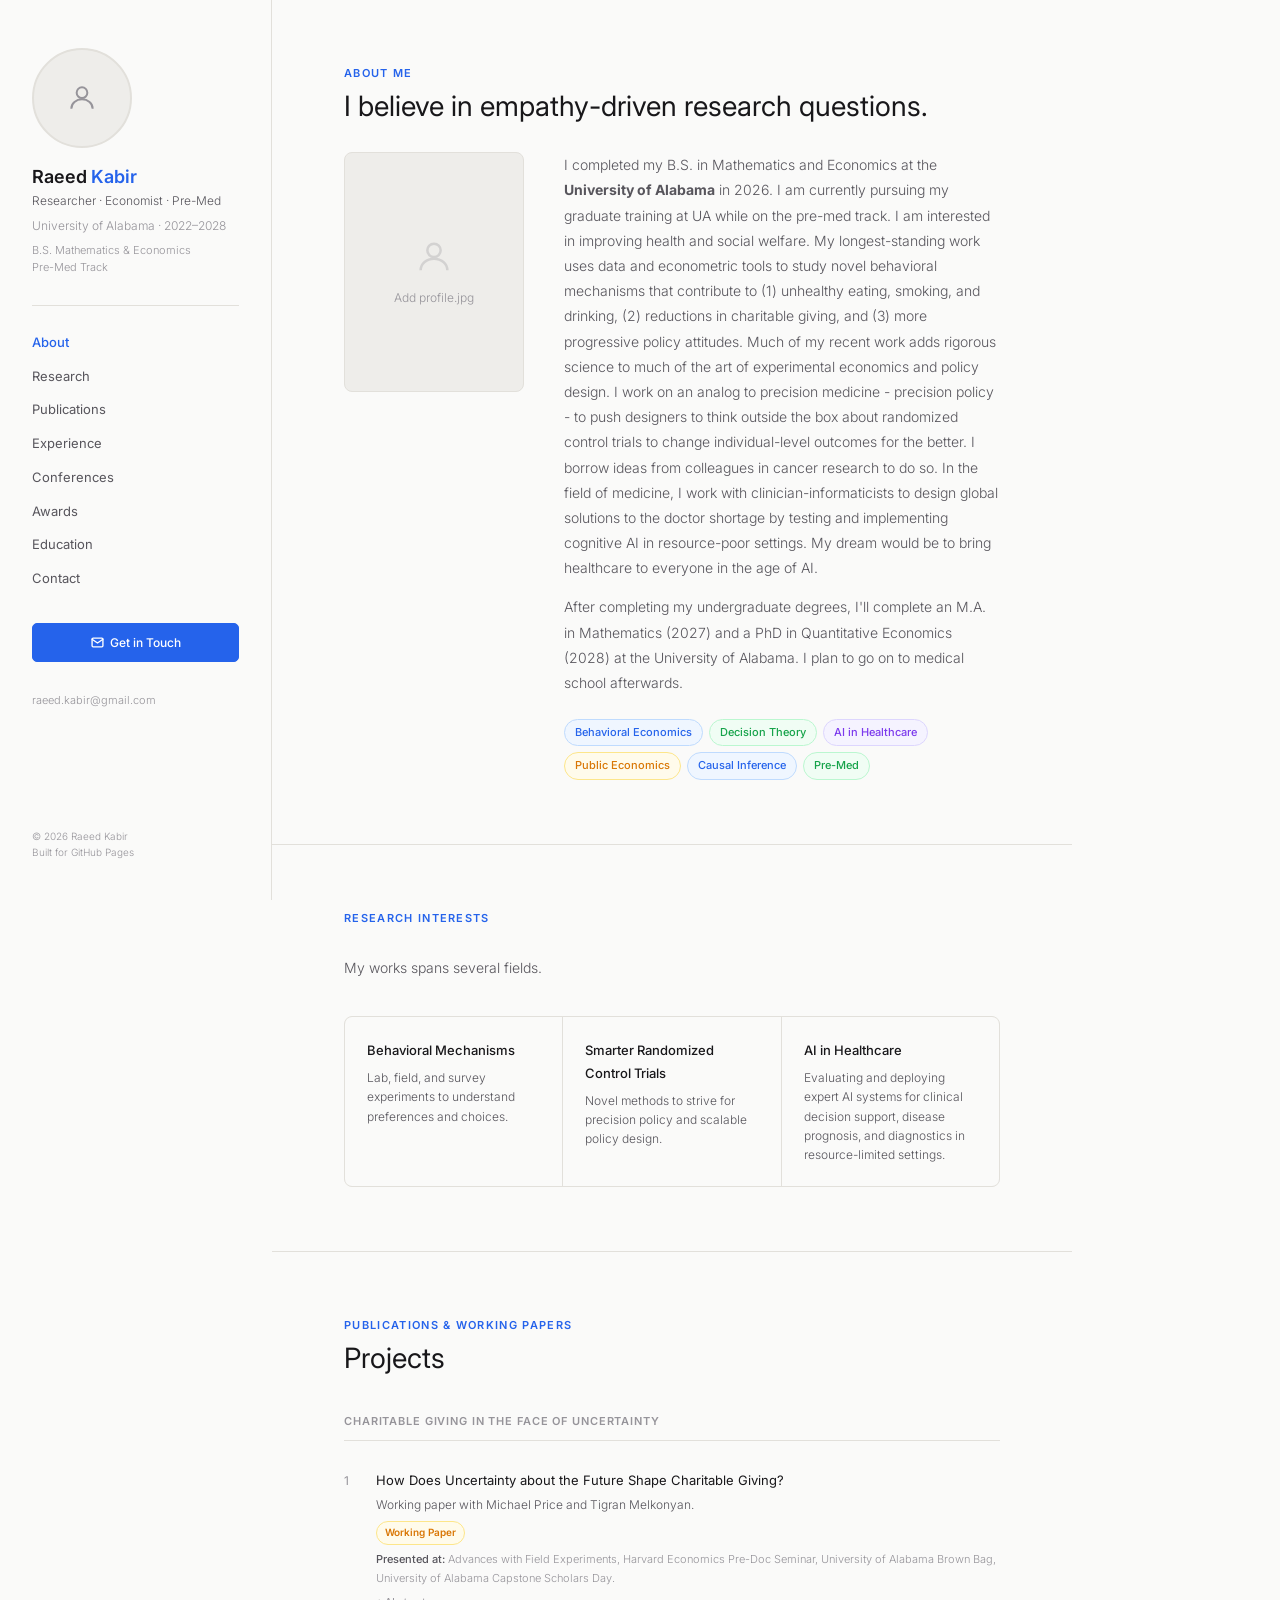
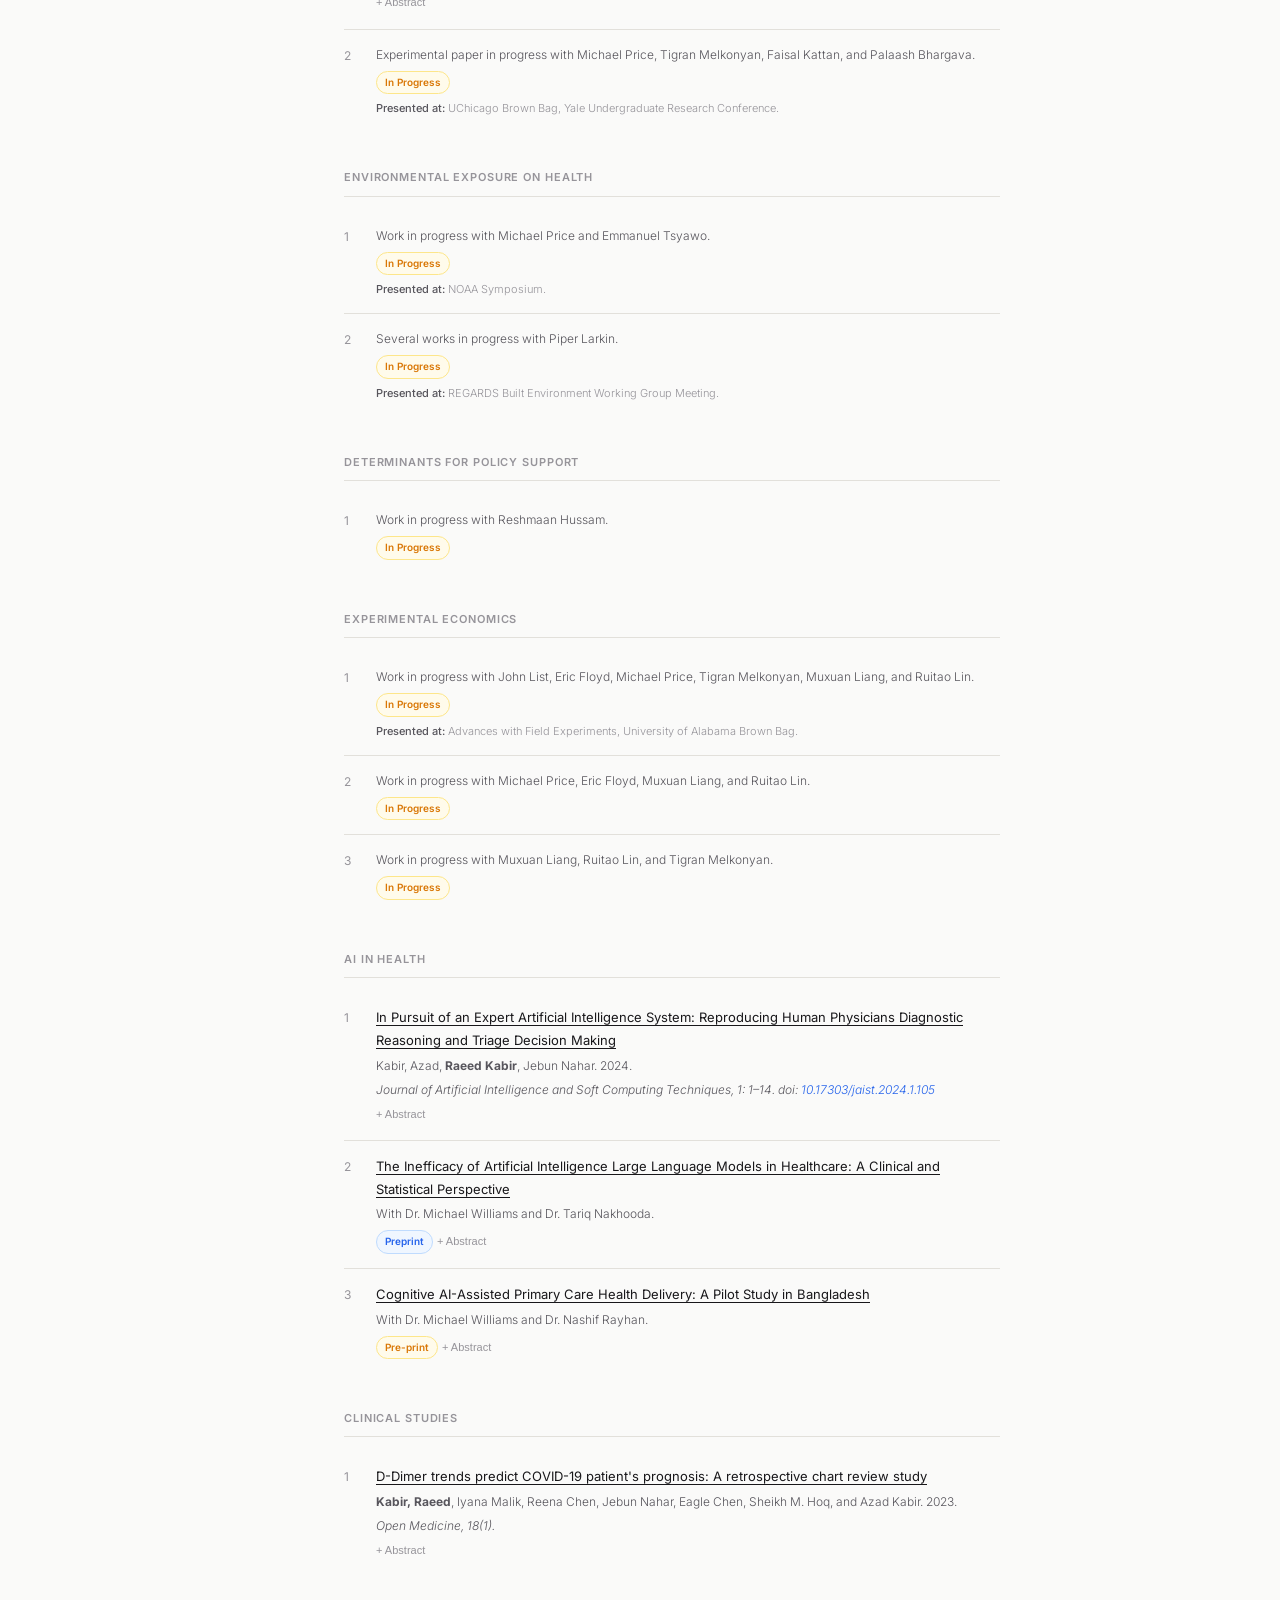
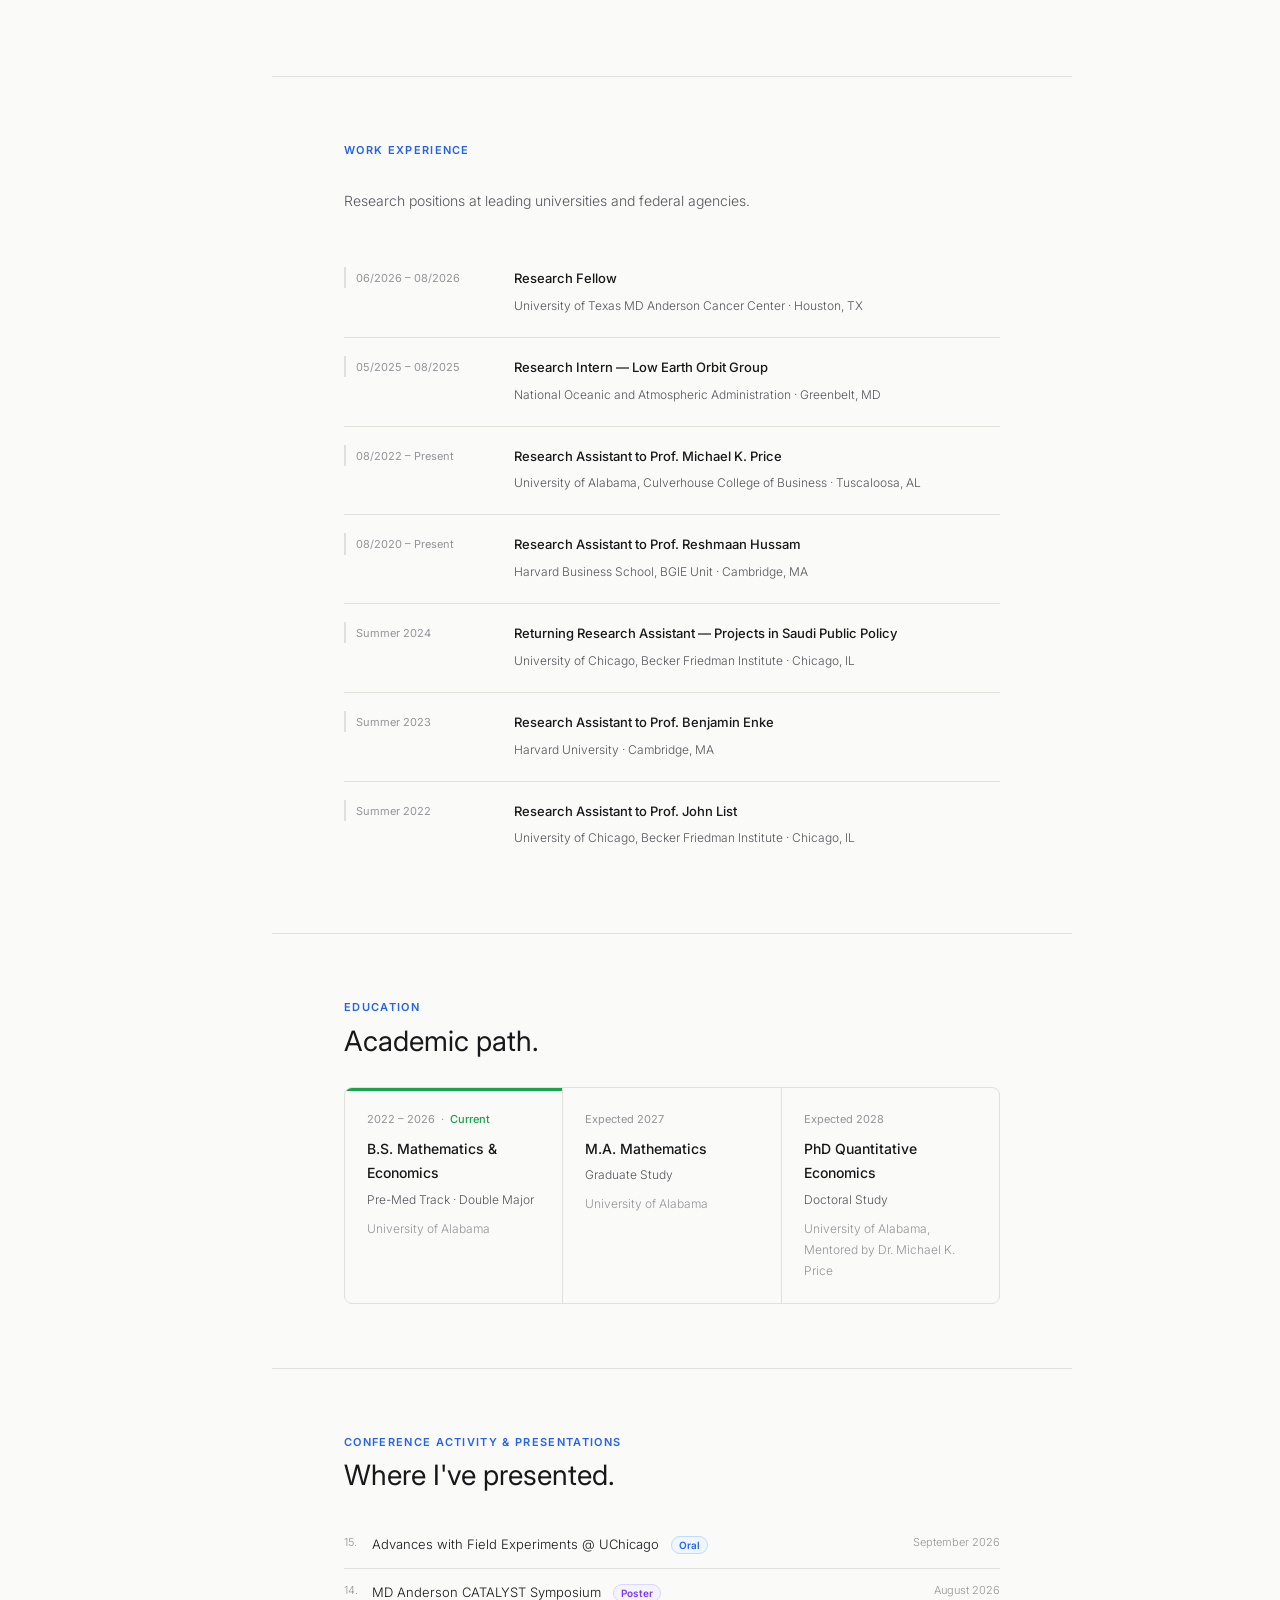
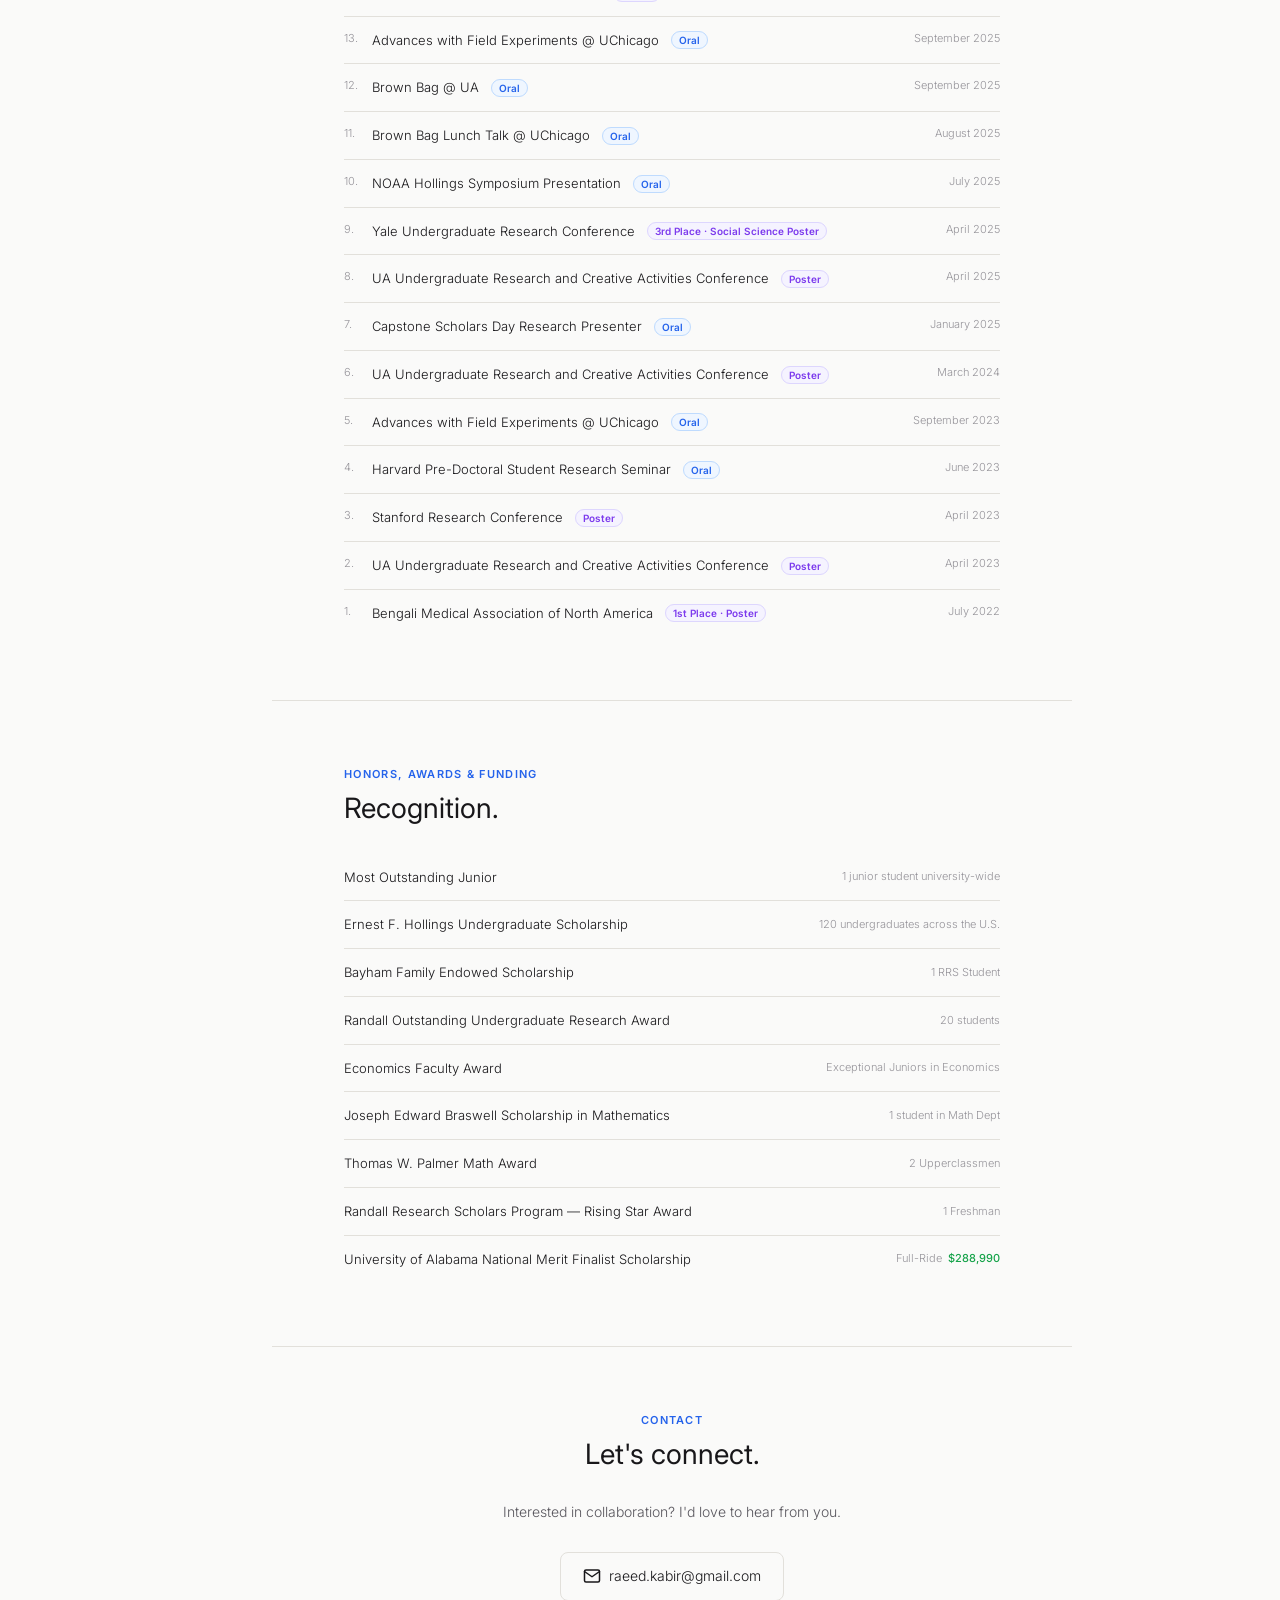
==== index.html @ 2f49e8d1 "Update bio, research interests, publications, conferences, and awards" ====
<!DOCTYPE html>
<html lang="en">
<head>
  <meta charset="UTF-8" />
  <meta name="viewport" content="width=device-width, initial-scale=1.0" />
  <title>Raeed Kabir — Economist · Pre-Med</title>
  <link rel="preconnect" href="https://fonts.googleapis.com" />
  <link rel="preconnect" href="https://fonts.gstatic.com" crossorigin />
  <link href="https://fonts.googleapis.com/css2?family=Inter:wght@300;400;500;600&display=swap" rel="stylesheet" />
  <style>
    /* ───────────────────────────────
       Design Tokens
    ─────────────────────────────── */
    :root {
      --bg:          #fafaf9;
      --bg-2:        #f4f3ef;
      --bg-3:        #eeedea;
      --border:      #e2e0db;

      --text:        #18171a;
      --text-muted:  #57555c;
      --text-dim:    #96949a;

      --blue:        #2563eb;
      --blue-light:  #eff6ff;
      --blue-border: #bfdbfe;

      --green:        #16a34a;
      --green-light:  #f0fdf4;
      --green-border: #bbf7d0;

      --purple:        #7c3aed;
      --purple-light:  #f5f3ff;
      --purple-border: #ddd6fe;

      --amber:        #d97706;
      --amber-light:  #fffbeb;
      --amber-border: #fde68a;

      --sidebar-w:  272px;
      --radius:     8px;
      --radius-sm:  5px;
      --transition: 0.2s ease;
    }

    /* ── Reset ── */
    *, *::before, *::after { box-sizing: border-box; margin: 0; padding: 0; }
    html { scroll-behavior: smooth; }
    body {
      background: var(--bg);
      color: var(--text);
      font-family: 'Inter', system-ui, -apple-system, sans-serif;
      font-size: 15px;
      font-weight: 300;
      line-height: 1.75;
      -webkit-font-smoothing: antialiased;
    }
    a { color: inherit; text-decoration: none; }
    img { display: block; max-width: 100%; }

    /* ── Scroll progress ── */
    #progress {
      position: fixed; top: 0; left: 0; right: 0;
      height: 2px;
      background: linear-gradient(90deg, var(--blue), var(--purple));
      z-index: 200; width: 0%;
      transition: width 0.1s linear;
    }

    /* ─────────────────────────────────────
       PAGE LAYOUT — sidebar + main
    ───────────────────────────────────── */
    .page-layout {
      display: flex;
      min-height: 100vh;
    }

    /* ── Sidebar ── */
    .sidebar {
      width: var(--sidebar-w);
      flex-shrink: 0;
      position: sticky;
      top: 0;
      height: 100vh;
      overflow-y: auto;
      border-right: 1px solid var(--border);
      background: var(--bg);
      padding: 48px 32px 40px;
      display: flex;
      flex-direction: column;
    }
    /* hide scrollbar in sidebar */
    .sidebar::-webkit-scrollbar { width: 0; }

    .sb-photo {
      width: 100px;
      height: 100px;
      border-radius: 50%;
      object-fit: cover;
      border: 2px solid var(--border);
      margin-bottom: 18px;
    }
    .sb-photo-placeholder {
      width: 100px; height: 100px;
      border-radius: 50%;
      background: var(--bg-3);
      border: 2px solid var(--border);
      display: flex; align-items: center; justify-content: center;
      color: var(--text-dim);
      margin-bottom: 18px;
    }

    .sb-name {
      font-size: 18px;
      font-weight: 600;
      color: var(--text);
      line-height: 1.2;
      margin-bottom: 2px;
    }
    .sb-name .sb-accent { color: var(--blue); }

    .sb-tagline {
      font-size: 12px;
      color: var(--text-muted);
      font-weight: 300;
      margin-bottom: 4px;
    }
    .sb-institution {
      font-size: 12px;
      color: var(--text-dim);
      font-weight: 300;
      margin-bottom: 6px;
    }
    .sb-program {
      font-size: 11px;
      color: var(--text-dim);
      font-weight: 300;
      line-height: 1.6;
      margin-bottom: 28px;
    }

    .sb-divider {
      height: 1px;
      background: var(--border);
      margin-bottom: 20px;
    }

    .sb-nav {
      display: flex;
      flex-direction: column;
      gap: 1px;
      margin-bottom: 28px;
    }
    .sb-nav a {
      font-size: 13px;
      font-weight: 400;
      color: var(--text-muted);
      padding: 5px 10px;
      border-radius: var(--radius-sm);
      margin-left: -10px;
      transition: color var(--transition), background var(--transition);
    }
    .sb-nav a:hover {
      color: var(--blue);
      background: var(--blue-light);
    }
    .sb-nav a.active {
      color: var(--blue);
      font-weight: 500;
    }

    .sb-contact {
      margin-bottom: 16px;
    }
    .sb-contact a {
      font-size: 11px;
      color: var(--text-dim);
      font-weight: 300;
      word-break: break-all;
      transition: color var(--transition);
    }
    .sb-contact a:hover { color: var(--blue); }

    .sb-cta {
      display: inline-flex; align-items: center; gap: 6px;
      font-size: 12px; font-weight: 500;
      padding: 8px 14px;
      border-radius: var(--radius-sm);
      background: var(--blue);
      color: #fff;
      border: 1px solid var(--blue);
      cursor: pointer;
      transition: background var(--transition);
      margin-bottom: 24px;
      width: 100%;
      justify-content: center;
    }
    .sb-cta:hover { background: #1d4ed8; border-color: #1d4ed8; }

    .sb-footer {
      margin-top: auto;
      padding-top: 20px;
      font-size: 10px;
      color: var(--text-dim);
      font-weight: 300;
      line-height: 1.6;
    }

    /* ── Main content ── */
    .main-content {
      flex: 1;
      min-width: 0;
    }

    .main-content section {
      padding: 64px 72px;
      border-bottom: 1px solid var(--border);
      max-width: 800px;
    }
    .main-content section:last-child { border-bottom: none; }

    /* Section typography */
    .section-label {
      font-size: 11px;
      font-weight: 600;
      letter-spacing: 0.12em;
      text-transform: uppercase;
      color: var(--blue);
      margin-bottom: 6px;
    }
    .section-title {
      font-size: clamp(20px, 2.5vw, 28px);
      font-weight: 400;
      line-height: 1.25;
      margin-bottom: 28px;
      color: var(--text);
    }
    .section-sub {
      font-size: 14px;
      color: var(--text-muted);
      max-width: 520px;
      margin-bottom: 36px;
      font-weight: 300;
    }

    /* Fade-in */
    .fade-in { opacity: 0; transform: translateY(14px); transition: opacity 0.5s ease, transform 0.5s ease; }
    .fade-in.visible { opacity: 1; transform: none; }

    /* ── About ── */
    .about-grid {
      display: grid;
      grid-template-columns: 180px 1fr;
      gap: 40px;
      align-items: start;
    }
    @media (max-width: 600px) { .about-grid { grid-template-columns: 1fr; gap: 24px; } }
    .about-photo {
      width: 100%; aspect-ratio: 3/4;
      border-radius: var(--radius);
      object-fit: cover;
      border: 1px solid var(--border);
    }
    .photo-placeholder {
      width: 100%; aspect-ratio: 3/4;
      border-radius: var(--radius);
      background: var(--bg-3);
      border: 1px solid var(--border);
      display: flex; flex-direction: column;
      align-items: center; justify-content: center;
      gap: 10px; color: var(--text-dim); font-size: 12px;
    }
    .photo-placeholder svg { opacity: 0.3; }
    .about-bio p { font-size: 14px; color: var(--text-muted); font-weight: 300; margin-bottom: 14px; line-height: 1.8; }
    .about-bio p:last-of-type { margin-bottom: 24px; }
    .about-badges { display: flex; flex-wrap: wrap; gap: 6px; }
    .badge {
      font-size: 11px; font-weight: 500;
      padding: 3px 10px;
      border-radius: 20px;
      border: 1px solid var(--border);
      color: var(--text-muted);
      background: var(--bg-2);
    }
    .badge-blue   { background: var(--blue-light);   border-color: var(--blue-border);   color: var(--blue); }
    .badge-green  { background: var(--green-light);  border-color: var(--green-border);  color: var(--green); }
    .badge-purple { background: var(--purple-light); border-color: var(--purple-border); color: var(--purple); }
    .badge-gold   { background: var(--amber-light);  border-color: var(--amber-border);  color: var(--amber); }

    /* ── Research Cards ── */
    .cards-grid {
      display: grid;
      grid-template-columns: repeat(3, 1fr);
      gap: 1px;
      border: 1px solid var(--border);
      border-radius: var(--radius);
      overflow: hidden;
      background: var(--border);
    }
    .card {
      background: var(--bg);
      padding: 22px;
      transition: background var(--transition), box-shadow var(--transition);
    }
    .card:hover { background: var(--bg-2); box-shadow: inset 3px 0 0 var(--blue); }
    .card-icon { font-size: 20px; margin-bottom: 10px; line-height: 1; }
    .card h3 { font-size: 13px; font-weight: 500; margin-bottom: 6px; }
    .card p { font-size: 12px; color: var(--text-muted); font-weight: 300; line-height: 1.6; }

    /* ── Publications ── */
    .pub-group { margin-bottom: 36px; }
    .pub-group-title {
      font-size: 11px; font-weight: 600;
      letter-spacing: 0.08em; text-transform: uppercase;
      color: var(--text-dim);
      margin-bottom: 14px;
      padding-bottom: 8px;
      border-bottom: 1px solid var(--border);
    }
    .pub-item { display: flex; gap: 14px; padding: 14px 0; border-bottom: 1px solid var(--border); }
    .pub-item:last-child { border-bottom: none; }
    .pub-num { flex-shrink: 0; width: 18px; font-size: 12px; font-weight: 400; color: var(--text-dim); padding-top: 1px; }
    .pub-title { font-size: 13px; font-weight: 400; margin-bottom: 3px; }
    .pub-meta { font-size: 12px; color: var(--text-muted); font-weight: 300; }
    .pub-journal { font-size: 12px; color: var(--text-muted); margin-top: 3px; font-style: italic; font-weight: 300; }
    .pub-tag {
      display: inline-block; font-size: 10px; font-weight: 600;
      padding: 2px 8px; border-radius: 20px; margin-top: 6px;
      border: 1px solid var(--border); color: var(--text-dim); background: var(--bg-2);
    }
    .pub-tag-submitted { background: var(--blue-light);  border-color: var(--blue-border);  color: var(--blue); }
    .pub-tag-wip       { background: var(--amber-light); border-color: var(--amber-border); color: var(--amber); }
    .pub-presented { font-size: 11px; color: var(--text-dim); margin-top: 5px; font-weight: 300; }
    .pub-presented strong { font-weight: 500; color: var(--text-muted); }
    .abstract-btn {
      background: none; border: none; cursor: pointer;
      font-size: 11px; font-weight: 500;
      color: var(--text-dim); padding: 0;
      margin-top: 7px; display: inline-block;
      transition: color var(--transition);
    }
    .abstract-btn:hover { color: var(--blue); }
    .abstract-body {
      display: none;
      margin-top: 8px;
      font-size: 12px; color: var(--text-muted);
      line-height: 1.65; font-weight: 300;
      padding: 10px 12px;
      background: var(--bg-2);
      border-left: 2px solid var(--blue-border);
      border-radius: 0 var(--radius-sm) var(--radius-sm) 0;
    }
    .abstract-body.open { display: block; }

    /* ── Timeline ── */
    .tl-item {
      display: grid;
      grid-template-columns: 150px 1fr;
      gap: 3px 20px;
      padding: 18px 0;
      border-bottom: 1px solid var(--border);
      align-items: start;
    }
    .tl-item:last-child { border-bottom: none; }
    .tl-dot { display: none; }
    .tl-date {
      grid-column: 1; grid-row: 1 / 4;
      font-size: 11px; font-weight: 400; color: var(--text-dim);
      padding-top: 2px;
      border-left: 2px solid var(--border);
      padding-left: 10px;
      transition: border-color var(--transition), color var(--transition);
    }
    .tl-item:hover .tl-date { border-left-color: var(--blue); color: var(--blue); }
    .tl-title { grid-column: 2; font-size: 13px; font-weight: 500; margin-bottom: 2px; }
    .tl-subtitle { grid-column: 2; font-size: 12px; color: var(--text-muted); font-weight: 300; }
    .tl-body { grid-column: 2; font-size: 12px; color: var(--text-muted); margin-top: 4px; font-weight: 300; }
    @media (max-width: 700px) { .cards-grid { grid-template-columns: repeat(2, 1fr); } }
    @media (max-width: 480px) { .cards-grid { grid-template-columns: 1fr; } }
    @media (max-width: 600px) {
      .tl-item { grid-template-columns: 1fr; gap: 3px; }
      .tl-date { grid-column: 1; grid-row: auto; border-left: none; padding-left: 0; }
      .tl-title, .tl-subtitle, .tl-body { grid-column: 1; }
    }

    /* ── Education ── */
    .edu-grid {
      display: grid;
      grid-template-columns: repeat(auto-fit, minmax(200px, 1fr));
      gap: 1px;
      border: 1px solid var(--border);
      border-radius: var(--radius);
      overflow: hidden;
      background: var(--border);
    }
    .edu-card { background: var(--bg); padding: 22px; transition: background var(--transition); }
    .edu-card:hover { background: var(--bg-2); }
    .edu-card.current { box-shadow: inset 0 3px 0 var(--green); }
    .edu-year { font-size: 11px; font-weight: 400; color: var(--text-dim); margin-bottom: 8px; }
    .edu-degree { font-size: 14px; font-weight: 500; margin-bottom: 3px; }
    .edu-field { font-size: 12px; color: var(--text-muted); font-weight: 300; margin-bottom: 8px; }
    .edu-institution { font-size: 12px; color: var(--text-dim); font-weight: 300; }

    /* ── Conferences ── */
    .conf-table { width: 100%; border-collapse: collapse; }
    .conf-table tr { border-bottom: 1px solid var(--border); }
    .conf-table tr:last-child { border-bottom: none; }
    .conf-table tr:hover td { background: var(--bg-2); }
    .conf-num { width: 28px; padding: 12px 0; font-size: 11px; color: var(--text-dim); vertical-align: top; }
    .conf-name { padding: 12px 14px 12px 0; font-size: 13px; font-weight: 300; }
    .conf-type {
      font-size: 10px; font-weight: 600;
      padding: 2px 7px; border-radius: 20px;
      margin-left: 8px; vertical-align: middle; white-space: nowrap;
      border: 1px solid var(--border); color: var(--text-dim); background: var(--bg-2);
    }
    .conf-type-oral   { background: var(--blue-light);   border-color: var(--blue-border);   color: var(--blue); }
    .conf-type-poster { background: var(--purple-light); border-color: var(--purple-border); color: var(--purple); }
    .conf-date { padding: 12px 0; font-size: 11px; color: var(--text-dim); white-space: nowrap; text-align: right; vertical-align: top; }

    /* ── Awards ── */
    .awards-table { width: 100%; border-collapse: collapse; }
    .awards-table tr { border-bottom: 1px solid var(--border); }
    .awards-table tr:last-child { border-bottom: none; }
    .awards-table tr:hover td { background: var(--bg-2); }
    .award-name { padding: 12px 14px 12px 0; font-size: 13px; font-weight: 300; }
    .award-note { padding: 12px 0; font-size: 11px; color: var(--text-dim); text-align: right; font-weight: 300; }
    .award-amount { font-size: 11px; font-weight: 500; color: var(--green); margin-left: 6px; }

    /* ── Contact ── */
    #contact { text-align: center; }
    #contact .section-sub { margin: 0 auto 28px; }
    .contact-email {
      display: inline-flex; align-items: center; gap: 8px;
      font-size: 14px; font-weight: 300;
      padding: 11px 22px;
      border: 1px solid var(--border);
      border-radius: var(--radius);
      transition: border-color var(--transition), color var(--transition);
    }
    .contact-email:hover { border-color: var(--blue); color: var(--blue); }

    /* ── Mobile layout ── */
    @media (max-width: 900px) {
      .page-layout { flex-direction: column; }
      .sidebar {
        width: 100%;
        height: auto;
        position: static;
        border-right: none;
        border-bottom: 1px solid var(--border);
        padding: 32px 28px 24px;
        flex-direction: row;
        flex-wrap: wrap;
        gap: 20px;
        align-items: flex-start;
      }
      .sb-photo { margin-bottom: 0; width: 72px; height: 72px; }
      .sb-photo-placeholder { margin-bottom: 0; width: 72px; height: 72px; }
      .sb-identity { flex: 1; min-width: 160px; }
      .sb-nav { flex-direction: row; flex-wrap: wrap; gap: 4px; width: 100%; }
      .sb-nav a { margin-left: 0; }
      .sb-footer { display: none; }
      .sb-divider { width: 100%; }
      .sb-cta { width: auto; }
      .main-content section { padding: 48px 28px; }
    }
  </style>
</head>
<body>

<div id="progress"></div>

<div class="page-layout">

  <!-- ─── Sidebar ─── -->
  <aside class="sidebar">

    <img
      src="images/profile.jpg"
      alt="Raeed Kabir"
      class="sb-photo"
      id="sbPhoto"
      onerror="this.style.display='none'; document.getElementById('sbPlaceholder').style.display='flex';"
    />
    <div class="sb-photo-placeholder" id="sbPlaceholder" style="display:none;">
      <svg width="32" height="32" viewBox="0 0 24 24" fill="none" stroke="currentColor" stroke-width="1.5"><circle cx="12" cy="8" r="4"/><path d="M4 20c0-4 3.6-7 8-7s8 3 8 7"/></svg>
    </div>

    <div class="sb-identity">
      <div class="sb-name">Raeed <span class="sb-accent">Kabir</span></div>
      <div class="sb-tagline">Researcher · Economist · Pre-Med</div>
      <div class="sb-institution">University of Alabama · 2022–2028</div>
      <div class="sb-program">
        B.S. Mathematics &amp; Economics<br>
        Pre-Med Track
      </div>
    </div>

    <div class="sb-divider"></div>

    <nav class="sb-nav">
      <a href="#about">About</a>
      <a href="#research">Research</a>
      <a href="#publications">Publications</a>
      <a href="#experience">Experience</a>
      <a href="#conferences">Conferences</a>
      <a href="#awards">Awards</a>
      <a href="#education">Education</a>
      <a href="#contact">Contact</a>
    </nav>

    <a href="mailto:raeed.kabir@gmail.com" class="sb-cta">
      <svg width="13" height="13" viewBox="0 0 24 24" fill="none" stroke="currentColor" stroke-width="2.5" stroke-linecap="round" stroke-linejoin="round"><path d="M4 4h16c1.1 0 2 .9 2 2v12c0 1.1-.9 2-2 2H4c-1.1 0-2-.9-2-2V6c0-1.1.9-2 2-2z"/><polyline points="22,6 12,13 2,6"/></svg>
      Get in Touch
    </a>

    <div class="sb-contact">
      <a href="mailto:raeed.kabir@gmail.com">raeed.kabir@gmail.com</a>
    </div>

    <div class="sb-footer">
      © 2026 Raeed Kabir<br>Built for GitHub Pages
    </div>

  </aside>

  <!-- ─── Main Content ─── -->
  <main class="main-content">

    <!-- About -->
    <section id="about" class="fade-in">
      <p class="section-label">About Me</p>
      <h2 class="section-title">I believe in empathy-driven research questions.</h2>
      <div class="about-grid">
        <div>
          <img
            src="images/profile.jpg"
            alt="Raeed Kabir"
            class="about-photo"
            id="profileImg"
            onerror="this.style.display='none'; document.getElementById('photoPlaceholder').style.display='flex';"
          />
          <div class="photo-placeholder" id="photoPlaceholder" style="display:none;">
            <svg width="40" height="40" viewBox="0 0 24 24" fill="none" stroke="currentColor" stroke-width="1.5"><circle cx="12" cy="8" r="4"/><path d="M4 20c0-4 3.6-7 8-7s8 3 8 7"/></svg>
            <span>Add profile.jpg</span>
          </div>
        </div>
        <div class="about-bio">
          <p>
            I completed my B.S. in Mathematics and Economics at the <strong>University of Alabama</strong> in 2026. I am currently pursuing my graduate training at UA while on the pre-med track. I am interested in improving health and social welfare. My longest-standing work uses data and econometric tools to study novel behavioral mechanisms that contribute to (1) unhealthy eating, smoking, and drinking, (2) reductions in charitable giving, and (3) more progressive policy attitudes. Much of my recent work adds rigorous science to much of the art of experimental economics and policy design. I work on an analog to precision medicine - precision policy - to push designers to think outside the box about randomized control trials to change individual-level outcomes for the better. I borrow ideas from colleagues in cancer research to do so. In the field of medicine, I work with clinician-informaticists to design global solutions to the doctor shortage by testing and implementing cognitive AI in resource-poor settings. My dream would be to bring healthcare to everyone in the age of AI.
          </p>
          <p>
            After completing my undergraduate degrees, I'll complete an M.A. in Mathematics (2027) and a PhD in
            Quantitative Economics (2028) at the University of Alabama. I plan to go on to medical school afterwards.
          </p>
          <div class="about-badges">
            <span class="badge badge-blue">Behavioral Economics</span>
            <span class="badge badge-green">Decision Theory</span>
            <span class="badge badge-purple">AI in Healthcare</span>
            <span class="badge badge-gold">Public Economics</span>
            <span class="badge badge-blue">Causal Inference</span>
            <span class="badge badge-green">Pre-Med</span>
          </div>
        </div>
      </div>
    </section>

    <!-- Research Interests -->
    <section id="research" class="fade-in">
      <p class="section-label">Research Interests</p>
      <h2 class="section-title"></h2>
    <p class="section-sub">My works spans several fields.</p>
      <div class="cards-grid">
        <div class="card">
          <h3>Behavioral Mechanisms</h3>
          <p>Lab, field, and survey experiments to understand preferences and choices.</p>
        </div>
        <div class="card">
          <h3>Smarter Randomized Control Trials</h3>
          <p>Novel methods to strive for precision policy and scalable policy design.</p>
        </div>
        <div class="card">
          <h3>AI in Healthcare</h3>
          <p>Evaluating and deploying expert AI systems for clinical decision support, disease prognosis, and diagnostics in resource-limited settings.</p>
        </div>
      </div>
    </section>

    <!-- Publications -->
    <section id="publications" class="fade-in">
      <p class="section-label">Publications &amp; Working Papers</p>
      <h2 class="section-title">Projects</h2>
      <p class="section-sub"></p>

      <div class="pub-group">
        <div class="pub-group-title">Charitable Giving in the Face of Uncertainty</div>
        <div class="pub-item">
          <div class="pub-num">1</div>
          <div>
            <div class="pub-title">How Does Uncertainty about the Future Shape Charitable Giving?</div>
            <div class="pub-meta">Working paper with Michael Price and Tigran Melkonyan.</div>
            <span class="pub-tag pub-tag-wip">Working Paper</span>
            <div class="pub-presented"><strong>Presented at:</strong> Advances with Field Experiments, Harvard Economics Pre-Doc Seminar, University of Alabama Brown Bag, University of Alabama Capstone Scholars Day.</div>
            <button class="abstract-btn" onclick="toggleAbstract(this)">+ Abstract</button>
            <div class="abstract-body">We extend the DellaVigna, List and Malmendier (2012) model of charitable giving to an alpha-maximin representation that allows for ambiguity over future income streams. We show that beliefs about future income can impact giving through two potential channels: (i) changes in the marginal cost of giving and (ii) changes in expectations over the gifts of others and, hence, the norms that underlie social pressures. We test key predictions of the model using two distinct data sources. The first data set relates macro-uncertainty beliefs to aggregate giving in the United States. The second data set relates macro-uncertainty to the likelihood that an individual has donated to a charitable cause in the past month. Consistent with our model, we find that greater macroeconomic uncertainty leads to reductions in both aggregate giving in the United States and a lower propensity to have donated to at least one charitable cause in the past month.</div>
          </div>
        </div>
        <div class="pub-item">
          <div class="pub-num">2</div>
          <div>
            <div class="pub-meta">Experimental paper in progress with Michael Price, Tigran Melkonyan, Faisal Kattan, and Palaash Bhargava.</div>
            <span class="pub-tag pub-tag-wip">In Progress</span>
            <div class="pub-presented"><strong>Presented at:</strong> UChicago Brown Bag, Yale Undergraduate Research Conference.</div>
          </div>
        </div>
      </div>

      <div class="pub-group">
        <div class="pub-group-title">Environmental Exposure on Health</div>
        <div class="pub-item">
          <div class="pub-num">1</div>
          <div>
            <div class="pub-meta">Work in progress with Michael Price and Emmanuel Tsyawo.</div>
            <span class="pub-tag pub-tag-wip">In Progress</span>
            <div class="pub-presented"><strong>Presented at:</strong> NOAA Symposium.</div>
          </div>
        </div>
        <div class="pub-item">
          <div class="pub-num">2</div>
          <div>
            <div class="pub-meta">Several works in progress with Piper Larkin.</div>
            <span class="pub-tag pub-tag-wip">In Progress</span>
            <div class="pub-presented"><strong>Presented at:</strong> REGARDS Built Environment Working Group Meeting.</div>
          </div>
        </div>
      </div>

      <div class="pub-group">
        <div class="pub-group-title">Determinants for Policy Support</div>
        <div class="pub-item">
          <div class="pub-num">1</div>
          <div>
            <div class="pub-meta">Work in progress with Reshmaan Hussam.</div>
            <span class="pub-tag pub-tag-wip">In Progress</span>
          </div>
        </div>
      </div>

      <div class="pub-group">
        <div class="pub-group-title">Experimental Economics</div>
        <div class="pub-item">
          <div class="pub-num">1</div>
          <div>
            <div class="pub-meta">Work in progress with John List, Eric Floyd, Michael Price, Tigran Melkonyan, Muxuan Liang, and Ruitao Lin.</div>
            <span class="pub-tag pub-tag-wip">In Progress</span>
            <div class="pub-presented"><strong>Presented at:</strong> Advances with Field Experiments, University of Alabama Brown Bag.</div>
          </div>
        </div>
        <div class="pub-item">
          <div class="pub-num">2</div>
          <div>
            <div class="pub-meta">Work in progress with Michael Price, Eric Floyd, Muxuan Liang, and Ruitao Lin.</div>
            <span class="pub-tag pub-tag-wip">In Progress</span>
          </div>
        </div>
        <div class="pub-item">
          <div class="pub-num">3</div>
          <div>
            <div class="pub-meta">Work in progress with Muxuan Liang, Ruitao Lin, and Tigran Melkonyan.</div>
            <span class="pub-tag pub-tag-wip">In Progress</span>
          </div>
        </div>
      </div>

      <div class="pub-group">
        <div class="pub-group-title">AI in Health</div>
        <div class="pub-item">
          <div class="pub-num">1</div>
          <div>
            <div class="pub-title"><a href="https://jscholaronline.org/full-text/JAIST/1_105/In-Pursuit-of-an-Expert-Artificial-Intelligence-System.php" target="_blank" rel="noopener" style="color:inherit;text-decoration:underline;text-underline-offset:3px;">In Pursuit of an Expert Artificial Intelligence System: Reproducing Human Physicians Diagnostic Reasoning and Triage Decision Making</a></div>
            <div class="pub-meta">Kabir, Azad, <strong>Raeed Kabir</strong>, Jebun Nahar. 2024.</div>
            <div class="pub-journal"><em>Journal of Artificial Intelligence and Soft Computing Techniques</em>, 1: 1–14. doi: <a href="https://doi.org/10.17303/jaist.2024.1.105" target="_blank" rel="noopener" style="color:var(--blue);">10.17303/jaist.2024.1.105</a></div>
            <button class="abstract-btn" onclick="toggleAbstract(this)">+ Abstract</button>
            <div class="abstract-body">A primary objective in the development of an artificial intelligence (AI) system should be to replicate an expert physician's thought process. This study compares a hypothetico-deductive powered system (Doctor Ai) and a decision tree powered system (Babylon Health Ai) with human physicians to evaluate efficacy, measured by the time needed to (1) diagnose and (2) make triage decisions. In this study, both AI systems and the physicians evaluated a total of fifteen typical textbook presentations of clinical scenarios. The study found that both AI systems agreed on patient disposition decisions for 93% of cases (14 out of 15 cases; p&lt; 0.08) with no statistically significant difference from physicians, indicating that both AI systems are equally effective in patient triage decisions relative to the physicians. The Doctor Ai system agreed with the physicians on the final diagnosis for 73.3% (11 out of 15) of the cases, while Babylon Health Ai provided a final diagnosis in only 53% (8 out of 15) of cases. For the remaining cases, the diagnosis was either undisclosed or could not be determined. In this study, Doctor Ai used an average of 7.8 (±2.08) computer screens to reach diagnostic confirmation compared to Babylon Health's 21.5 (±9.63) screens (p&lt; 0.001). The number of screens utilized to reach a final disposition decision (triage) was 10.0 (±2.33) for Doctor Ai, whereas Babylon Health utilized 21.5 (±9.63) screens (p&lt; 0.001). Additionally, Doctor Ai used on average 13.9 (±6.54) Yes/No events to determine the final diagnosis compared to Babylon Health's 62.3 (±31.55) Yes/No events (p&lt; 0.001). In conclusion, the hypothetico-deductive system can diagnose more quickly and provide more accurate triage decisions compared to a decision tree powered system. However, both systems combined perform as well as physicians. It is important to evaluate whether such AI can be utilized to tackle pandemics in the U.S. healthcare system and in any developing country healthcare systems facing dire circumstances due to a scarcity of trained physicians.</div>
          </div>
        </div>
        <div class="pub-item">
          <div class="pub-num">2</div>
          <div>
            <div class="pub-title"><a href="https://www.preprints.org/manuscript/202603.2228" target="_blank" rel="noopener" style="color:inherit;text-decoration:underline;text-underline-offset:3px;">The Inefficacy of Artificial Intelligence Large Language Models in Healthcare: A Clinical and Statistical Perspective</a></div>
            <div class="pub-meta">With Dr. Michael Williams and Dr. Tariq Nakhooda.</div>
            <span class="pub-tag pub-tag-submitted">Preprint</span>
            <button class="abstract-btn" onclick="toggleAbstract(this)">+ Abstract</button>
            <div class="abstract-body">Objective: This perspective piece examines the role of Large Language Models (LLMs) in healthcare, arguing that despite significant investment, these models have had only a limited impact. Moreover, we argue that LLMs must replicate key phases of primary healthcare delivery to be a force multiplier, a necessary condition to address the global burden of disease. Discussion: We argue that LLMs lack the metacognitive capacity for ranked, dynamic reasoning. This is evidenced by clinically dangerous hallucinations and inability to perform unless complete information is provided. We extend clinical critiques with a statistical argument and a simulation exercise demonstrating that LLM-based diagnosis is not merely impractical but structurally incapable of converging on correct diagnoses in realistic clinical settings. Conclusion: Unless LLMs can independently collect patient history and triage, eliminate differential diagnoses, provide a treatment plan, and generate encounter notes, these models will not succeed in improving the efficiency of primary care delivery by human doctors. A different approach grounded in cognitive AI and structured reasoning is necessary. AI models should instead be seeded with weights provided by a panel of expert physicians to approximate an independent robot doctor.</div>
          </div>
        </div>
        <div class="pub-item">
          <div class="pub-num">3</div>
          <div>
            <div class="pub-title"><a href="https://www.medrxiv.org/content/10.64898/2026.04.03.26349253v1" target="_blank" rel="noopener" style="color:inherit;text-decoration:underline;text-underline-offset:3px;">Cognitive AI-Assisted Primary Care Health Delivery: A Pilot Study in Bangladesh</a></div>
            <div class="pub-meta">With Dr. Michael Williams and Dr. Nashif Rayhan.</div>
            <span class="pub-tag pub-tag-wip">Pre-print</span>
            <button class="abstract-btn" onclick="toggleAbstract(this)">+ Abstract</button>
            <div class="abstract-body">Research has documented persistent physician workforce shortages globally, with projected shortfalls threatening primary care access in underserved populations. Existing AI applications in healthcare have largely focused on predictive risk-scoring tools that generate probability estimates but do not reduce the time a physician spends completing a patient encounter. A January 2025 study further demonstrated that large language models lack the metacognitive capacity necessary for reliable medical reasoning, i.e., being able to ask appropriate questions in the absence of information to collect patient history and update differential diagnoses. This paper reports on a 2025 pilot deployment of ClinicalAssist in Bangladesh that tested a fundamentally different model: An AI system designed to replicate every step of the clinical workflow. Across 239 unique patients, 277 encounters, and 287 diagnostic opportunities, the system achieved an overall diagnostic accuracy of 94.7%, with chronic disease accuracy of 98.0% and acute care accuracy of 88.9%. These results suggest that cognitive AI has the potential to be a powerful clinical force multiplier if properly integrated in workflow.</div>
          </div>
        </div>
      </div>

      <div class="pub-group">
        <div class="pub-group-title">Clinical Studies</div>
        <div class="pub-item">
          <div class="pub-num">1</div>
          <div>
            <div class="pub-title"><a href="https://pmc.ncbi.nlm.nih.gov/articles/PMC10579874/" target="_blank" rel="noopener" style="color:inherit;text-decoration:underline;text-underline-offset:3px;">D-Dimer trends predict COVID-19 patient's prognosis: A retrospective chart review study</a></div>
            <div class="pub-meta"><strong>Kabir, Raeed</strong>, Iyana Malik, Reena Chen, Jebun Nahar, Eagle Chen, Sheikh M. Hoq, and Azad Kabir. 2023.</div>
            <div class="pub-journal">Open Medicine, 18(1).</div>
            <button class="abstract-btn" onclick="toggleAbstract(this)">+ Abstract</button>
            <div class="abstract-body">This is a retrospective study of patients admitted to Jackson Hospital, Montgomery, Alabama, with a diagnosis of COVID-19 from January 1, 2021, to February 15, 2022. The independent variables used in the models were patient sex, age, race, BMI category, daily D-dimer categories, categories of anticoagulation doses, bleeding episodes, and vaccination status. The three different categories of anticoagulation doses were considered for the purpose of the study which were Enoxaparin 40 mg daily vs Enoxaparin 80 mg daily vs Enoxaparin 1 mg/kg or equivalent daily. The study reviewed a total of 100 hospitalized patients. Intermediate-dose anticoagulation was found to be the optimal dose as only 14% patients died compared to a 36 and 50% death rate among those treated with low-dose and high-dose anticoagulation, respectively. The multivariate linear regression model predicting patient oxygen requirements revealed D-dimer and bleeding status to be statistically significant predictors with a p value of &lt;0.01. For the patients who had a D-dimer value ≥2 µg/mL, the oxygenation requirement was predicted to be 31 L higher than those with a D-dimer &lt;2 µg/mL (99% CI; p &lt; 0.01). When mean D-dimer and corresponding oxygen requirements were calculated per hospitalization days category, the D-dimer levels and oxygen requirements were noted to follow the same trends indicating that both values tended to increase and decrease simultaneously. The study concludes daily D-dimer trends can predict COVID-19 patient survival or daily oxygen requirements indicating that D-dimer can be the miracle molecule for COVID-19 prognosis.</div>
          </div>
        </div>

      </div>
    </section>

    <!-- Experience -->
    <section id="experience" class="fade-in">
      <p class="section-label">Work Experience</p>
      <h2 class="section-title"></h2>
      <p class="section-sub">Research positions at leading universities and federal agencies.</p>
      <div class="timeline">
        <div class="tl-item">
          <div class="tl-dot"></div>
          <div class="tl-date">06/2026 – 08/2026</div>
          <div class="tl-title">Research Fellow</div>
          <div class="tl-subtitle">University of Texas MD Anderson Cancer Center · Houston, TX</div>
        </div>
        <div class="tl-item">
          <div class="tl-dot"></div>
          <div class="tl-date">05/2025 – 08/2025</div>
          <div class="tl-title">Research Intern — Low Earth Orbit Group</div>
          <div class="tl-subtitle">National Oceanic and Atmospheric Administration · Greenbelt, MD</div>
        </div>
        <div class="tl-item">
          <div class="tl-dot"></div>
          <div class="tl-date">08/2022 – Present</div>
          <div class="tl-title">Research Assistant to Prof. Michael K. Price</div>
          <div class="tl-subtitle">University of Alabama, Culverhouse College of Business · Tuscaloosa, AL</div>
        </div>
        <div class="tl-item">
          <div class="tl-dot"></div>
          <div class="tl-date">08/2020 – Present</div>
          <div class="tl-title">Research Assistant to Prof. Reshmaan Hussam</div>
          <div class="tl-subtitle">Harvard Business School, BGIE Unit · Cambridge, MA</div>
        </div>
        <div class="tl-item">
          <div class="tl-dot"></div>
          <div class="tl-date">Summer 2024</div>
          <div class="tl-title">Returning Research Assistant — Projects in Saudi Public Policy</div>
          <div class="tl-subtitle">University of Chicago, Becker Friedman Institute · Chicago, IL</div>
        </div>
        <div class="tl-item">
          <div class="tl-dot"></div>
          <div class="tl-date">Summer 2023</div>
          <div class="tl-title">Research Assistant to Prof. Benjamin Enke</div>
          <div class="tl-subtitle">Harvard University · Cambridge, MA</div>
        </div>
        <div class="tl-item">
          <div class="tl-dot"></div>
          <div class="tl-date">Summer 2022</div>
          <div class="tl-title">Research Assistant to Prof. John List</div>
          <div class="tl-subtitle">University of Chicago, Becker Friedman Institute · Chicago, IL</div>
        </div>
      </div>
    </section>

    <!-- Education -->
    <section id="education" class="fade-in">
      <p class="section-label">Education</p>
      <h2 class="section-title">Academic path.</h2>
      <div class="edu-grid">
        <div class="edu-card current">
          <div class="edu-year">2022 – 2026 &nbsp;·&nbsp; <span style="color:var(--green);font-weight:500;">Current</span></div>
          <div class="edu-degree">B.S. Mathematics &amp; Economics</div>
          <div class="edu-field">Pre-Med Track · Double Major</div>
          <div class="edu-institution">University of Alabama</div>
        </div>
        <div class="edu-card">
          <div class="edu-year">Expected 2027</div>
          <div class="edu-degree">M.A. Mathematics</div>
          <div class="edu-field">Graduate Study</div>
          <div class="edu-institution">University of Alabama</div>
        </div>
        <div class="edu-card">
          <div class="edu-year">Expected 2028</div>
          <div class="edu-degree">PhD Quantitative Economics</div>
          <div class="edu-field">Doctoral Study</div>
          <div class="edu-institution">University of Alabama, Mentored by Dr. Michael K. Price</div>
        </div>
      </div>
    </section>

    <!-- Conferences -->
    <section id="conferences" class="fade-in">
      <p class="section-label">Conference Activity &amp; Presentations</p>
      <h2 class="section-title">Where I've presented.</h2>
      <table class="conf-table">
        <tr><td class="conf-num">15.</td><td class="conf-name">Advances with Field Experiments @ UChicago <span class="conf-type conf-type-oral">Oral</span></td><td class="conf-date">September 2026</td></tr>
        <tr><td class="conf-num">14.</td><td class="conf-name">MD Anderson CATALYST Symposium <span class="conf-type conf-type-poster">Poster</span></td><td class="conf-date">August 2026</td></tr>
        <tr><td class="conf-num">13.</td><td class="conf-name">Advances with Field Experiments @ UChicago <span class="conf-type conf-type-oral">Oral</span></td><td class="conf-date">September 2025</td></tr>
        <tr><td class="conf-num">12.</td><td class="conf-name">Brown Bag @ UA <span class="conf-type conf-type-oral">Oral</span></td><td class="conf-date">September 2025</td></tr>
        <tr><td class="conf-num">11.</td><td class="conf-name">Brown Bag Lunch Talk @ UChicago <span class="conf-type conf-type-oral">Oral</span></td><td class="conf-date">August 2025</td></tr>
        <tr><td class="conf-num">10.</td><td class="conf-name">NOAA Hollings Symposium Presentation <span class="conf-type conf-type-oral">Oral</span></td><td class="conf-date">July 2025</td></tr>
        <tr><td class="conf-num">9.</td><td class="conf-name">Yale Undergraduate Research Conference <span class="conf-type conf-type-poster">3rd Place · Social Science Poster</span></td><td class="conf-date">April 2025</td></tr>
        <tr><td class="conf-num">8.</td><td class="conf-name">UA Undergraduate Research and Creative Activities Conference <span class="conf-type conf-type-poster">Poster</span></td><td class="conf-date">April 2025</td></tr>
        <tr><td class="conf-num">7.</td><td class="conf-name">Capstone Scholars Day Research Presenter <span class="conf-type conf-type-oral">Oral</span></td><td class="conf-date">January 2025</td></tr>
        <tr><td class="conf-num">6.</td><td class="conf-name">UA Undergraduate Research and Creative Activities Conference <span class="conf-type conf-type-poster">Poster</span></td><td class="conf-date">March 2024</td></tr>
        <tr><td class="conf-num">5.</td><td class="conf-name">Advances with Field Experiments @ UChicago <span class="conf-type conf-type-oral">Oral</span></td><td class="conf-date">September 2023</td></tr>
        <tr><td class="conf-num">4.</td><td class="conf-name">Harvard Pre-Doctoral Student Research Seminar <span class="conf-type conf-type-oral">Oral</span></td><td class="conf-date">June 2023</td></tr>
        <tr><td class="conf-num">3.</td><td class="conf-name">Stanford Research Conference <span class="conf-type conf-type-poster">Poster</span></td><td class="conf-date">April 2023</td></tr>
        <tr><td class="conf-num">2.</td><td class="conf-name">UA Undergraduate Research and Creative Activities Conference <span class="conf-type conf-type-poster">Poster</span></td><td class="conf-date">April 2023</td></tr>
        <tr><td class="conf-num">1.</td><td class="conf-name">Bengali Medical Association of North America <span class="conf-type conf-type-poster">1st Place · Poster</span></td><td class="conf-date">July 2022</td></tr>
      </table>
    </section>

    <!-- Awards -->
    <section id="awards" class="fade-in">
      <p class="section-label">Honors, Awards &amp; Funding</p>
      <h2 class="section-title">Recognition.</h2>
      <table class="awards-table">
        <tr><td class="award-name">Most Outstanding Junior</td><td class="award-note">1 junior student university-wide</td></tr>
        <tr><td class="award-name">Ernest F. Hollings Undergraduate Scholarship</td><td class="award-note">120 undergraduates across the U.S.</td></tr>
        <tr><td class="award-name">Bayham Family Endowed Scholarship</td><td class="award-note">1 RRS Student</td></tr>
        <tr><td class="award-name">Randall Outstanding Undergraduate Research Award</td><td class="award-note">20 students</td></tr>
        <tr><td class="award-name">Economics Faculty Award</td><td class="award-note">Exceptional Juniors in Economics</td></tr>
        <tr><td class="award-name">Joseph Edward Braswell Scholarship in Mathematics</td><td class="award-note">1 student in Math Dept</td></tr>
        <tr><td class="award-name">Thomas W. Palmer Math Award</td><td class="award-note">2 Upperclassmen</td></tr>
        <tr><td class="award-name">Randall Research Scholars Program — Rising Star Award</td><td class="award-note">1 Freshman</td></tr>
        <tr><td class="award-name">University of Alabama National Merit Finalist Scholarship</td><td class="award-note">Full-Ride<span class="award-amount">$288,990</span></td></tr>
      </table>
    </section>

    <!-- Contact -->
    <section id="contact" class="fade-in">
      <p class="section-label">Contact</p>
      <h2 class="section-title">Let's connect.</h2>
      <p class="section-sub">Interested in collaboration? I'd love to hear from you.</p>
      <a href="mailto:raeed.kabir@gmail.com" class="contact-email">
        <svg width="18" height="18" viewBox="0 0 24 24" fill="none" stroke="currentColor" stroke-width="2" stroke-linecap="round" stroke-linejoin="round"><path d="M4 4h16c1.1 0 2 .9 2 2v12c0 1.1-.9 2-2 2H4c-1.1 0-2-.9-2-2V6c0-1.1.9-2 2-2z"/><polyline points="22,6 12,13 2,6"/></svg>
        raeed.kabir@gmail.com
      </a>
    </section>

  </main>
</div>

<script>
  // ── Abstract toggles ──
  function toggleAbstract(btn) {
    const box = btn.nextElementSibling;
    const open = box.classList.toggle('open');
    btn.textContent = open ? '− Abstract' : '+ Abstract';
  }

  // ── Scroll progress bar ──
  const progressBar = document.getElementById('progress');
  window.addEventListener('scroll', () => {
    const scrolled = window.scrollY;
    const total = document.documentElement.scrollHeight - window.innerHeight;
    progressBar.style.width = (scrolled / total * 100) + '%';
  }, { passive: true });

  // ── Fade-in on scroll ──
  const observer = new IntersectionObserver((entries) => {
    entries.forEach(entry => {
      if (entry.isIntersecting) {
        entry.target.classList.add('visible');
        observer.unobserve(entry.target);
      }
    });
  }, { threshold: 0.08 });
  document.querySelectorAll('.fade-in').forEach(el => observer.observe(el));

  // ── Stagger card animations ──
  document.querySelectorAll('.cards-grid .card, .edu-grid .edu-card').forEach((el, i) => {
    el.style.transitionDelay = (i * 80) + 'ms';
    el.classList.add('fade-in');
    observer.observe(el);
  });

  // ── Active nav link highlight ──
  const sections = document.querySelectorAll('section[id]');
  const navLinks = document.querySelectorAll('.sb-nav a');
  const onScroll = () => {
    let current = '';
    sections.forEach(s => {
      if (window.scrollY >= s.offsetTop - 120) current = s.id;
    });
    navLinks.forEach(a => {
      a.classList.toggle('active', a.getAttribute('href') === '#' + current);
    });
  };
  window.addEventListener('scroll', onScroll, { passive: true });
  onScroll();

  // ── Photo fallback ──
  const img = document.getElementById('profileImg');
  if (img && img.complete && img.naturalWidth === 0) {
    img.style.display = 'none';
    document.getElementById('photoPlaceholder').style.display = 'flex';
  }
</script>

</body>
</html>
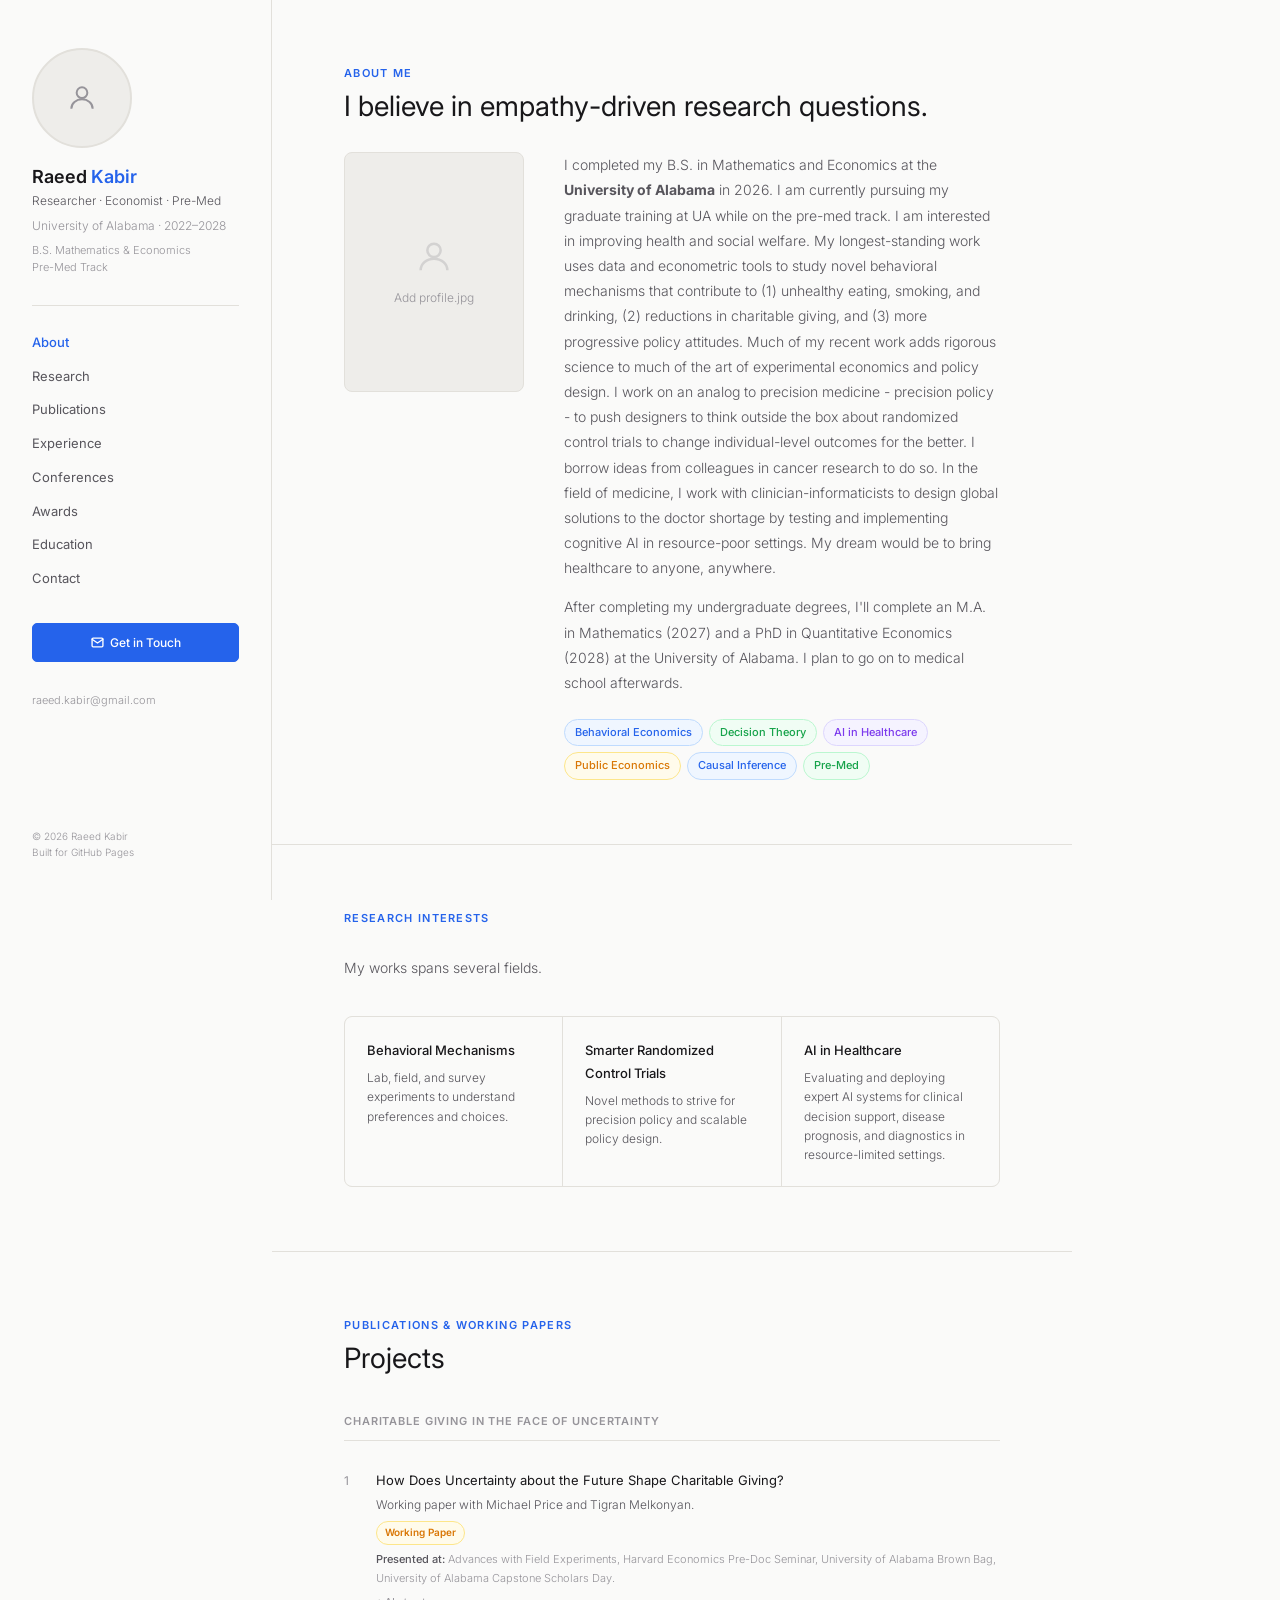
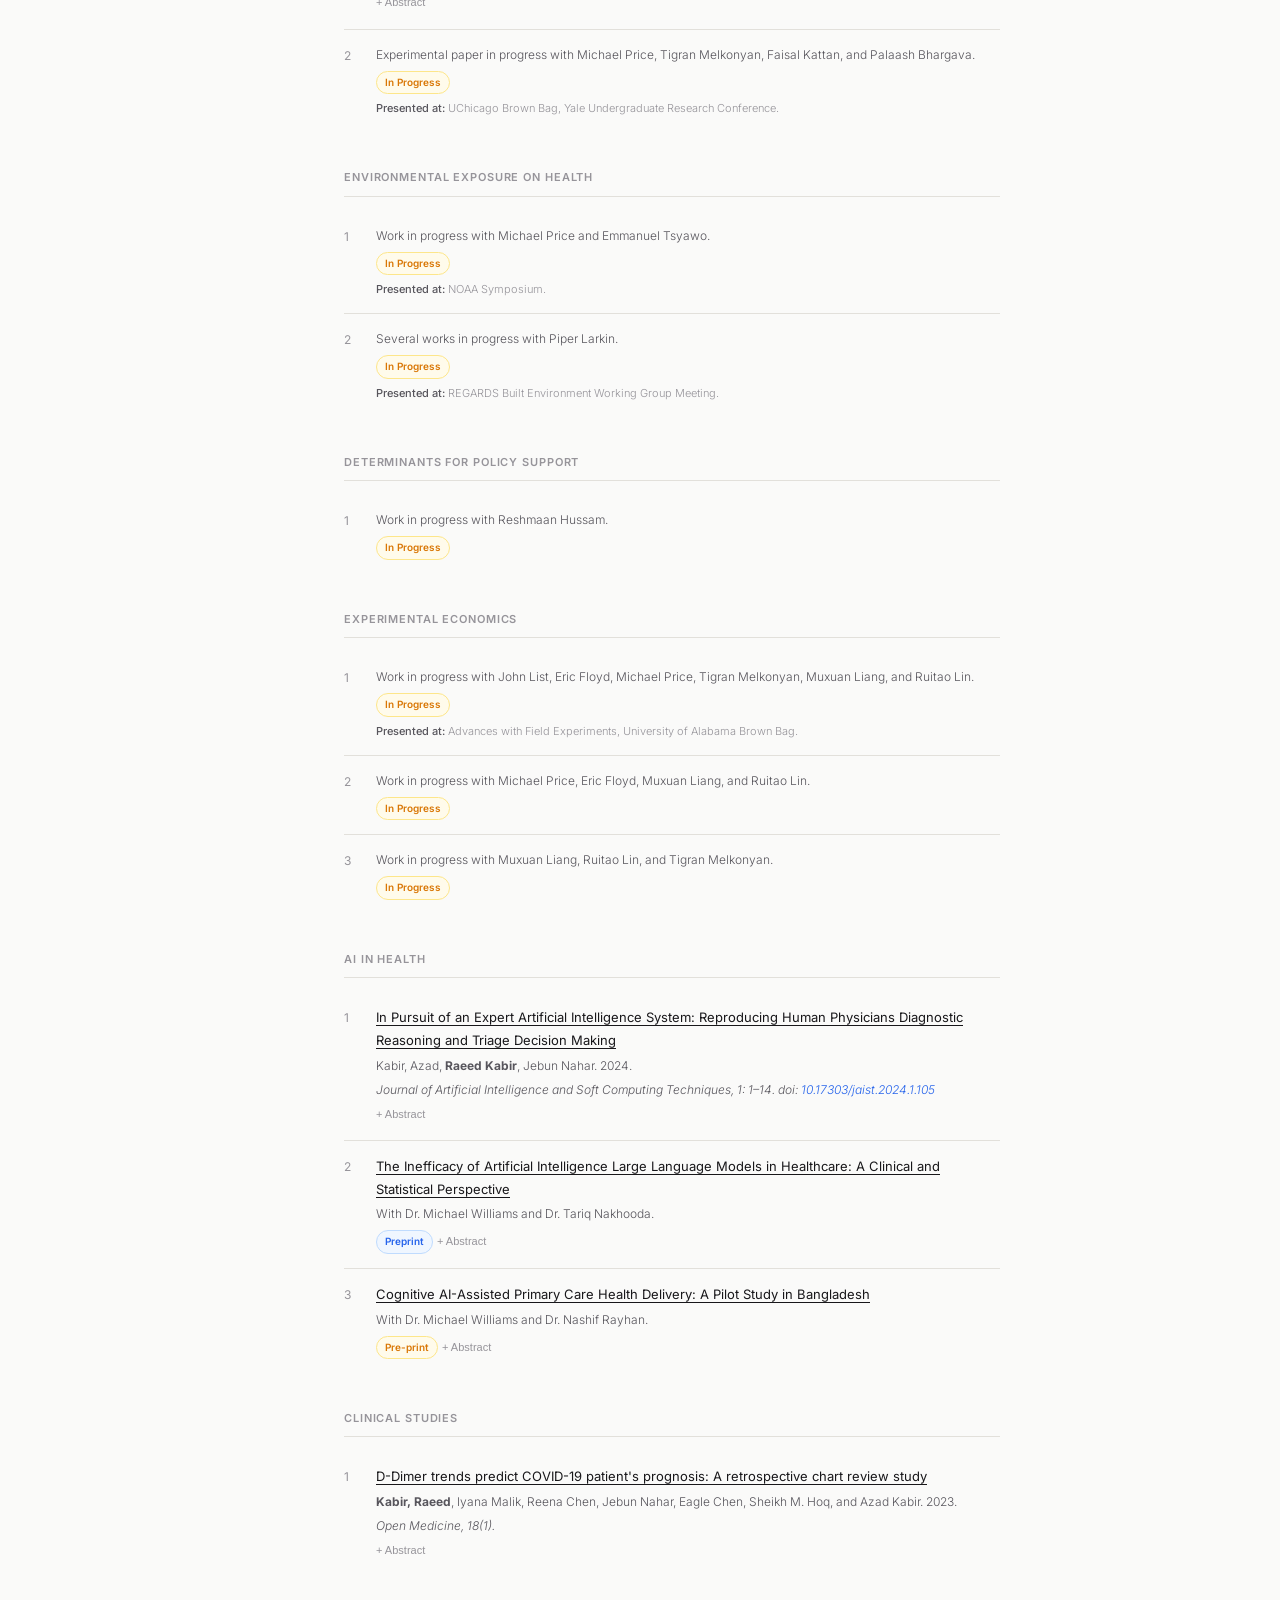
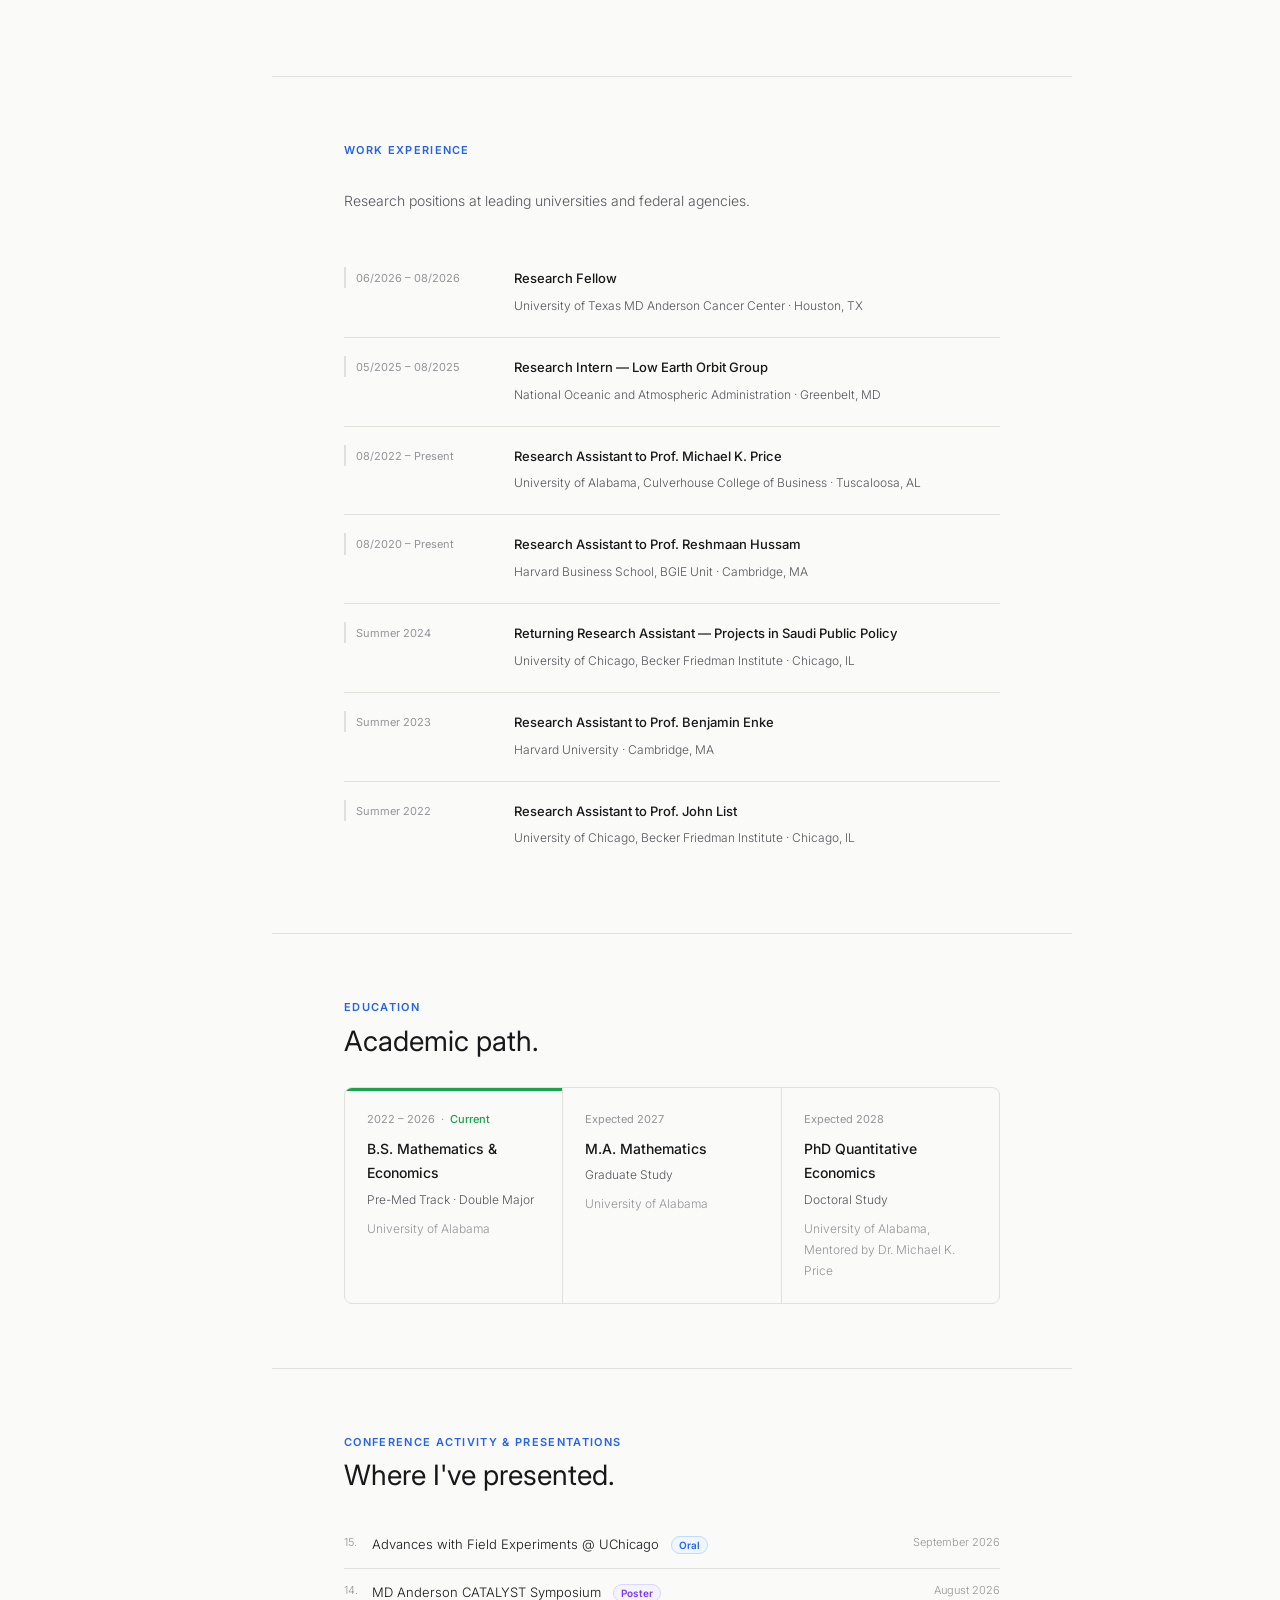
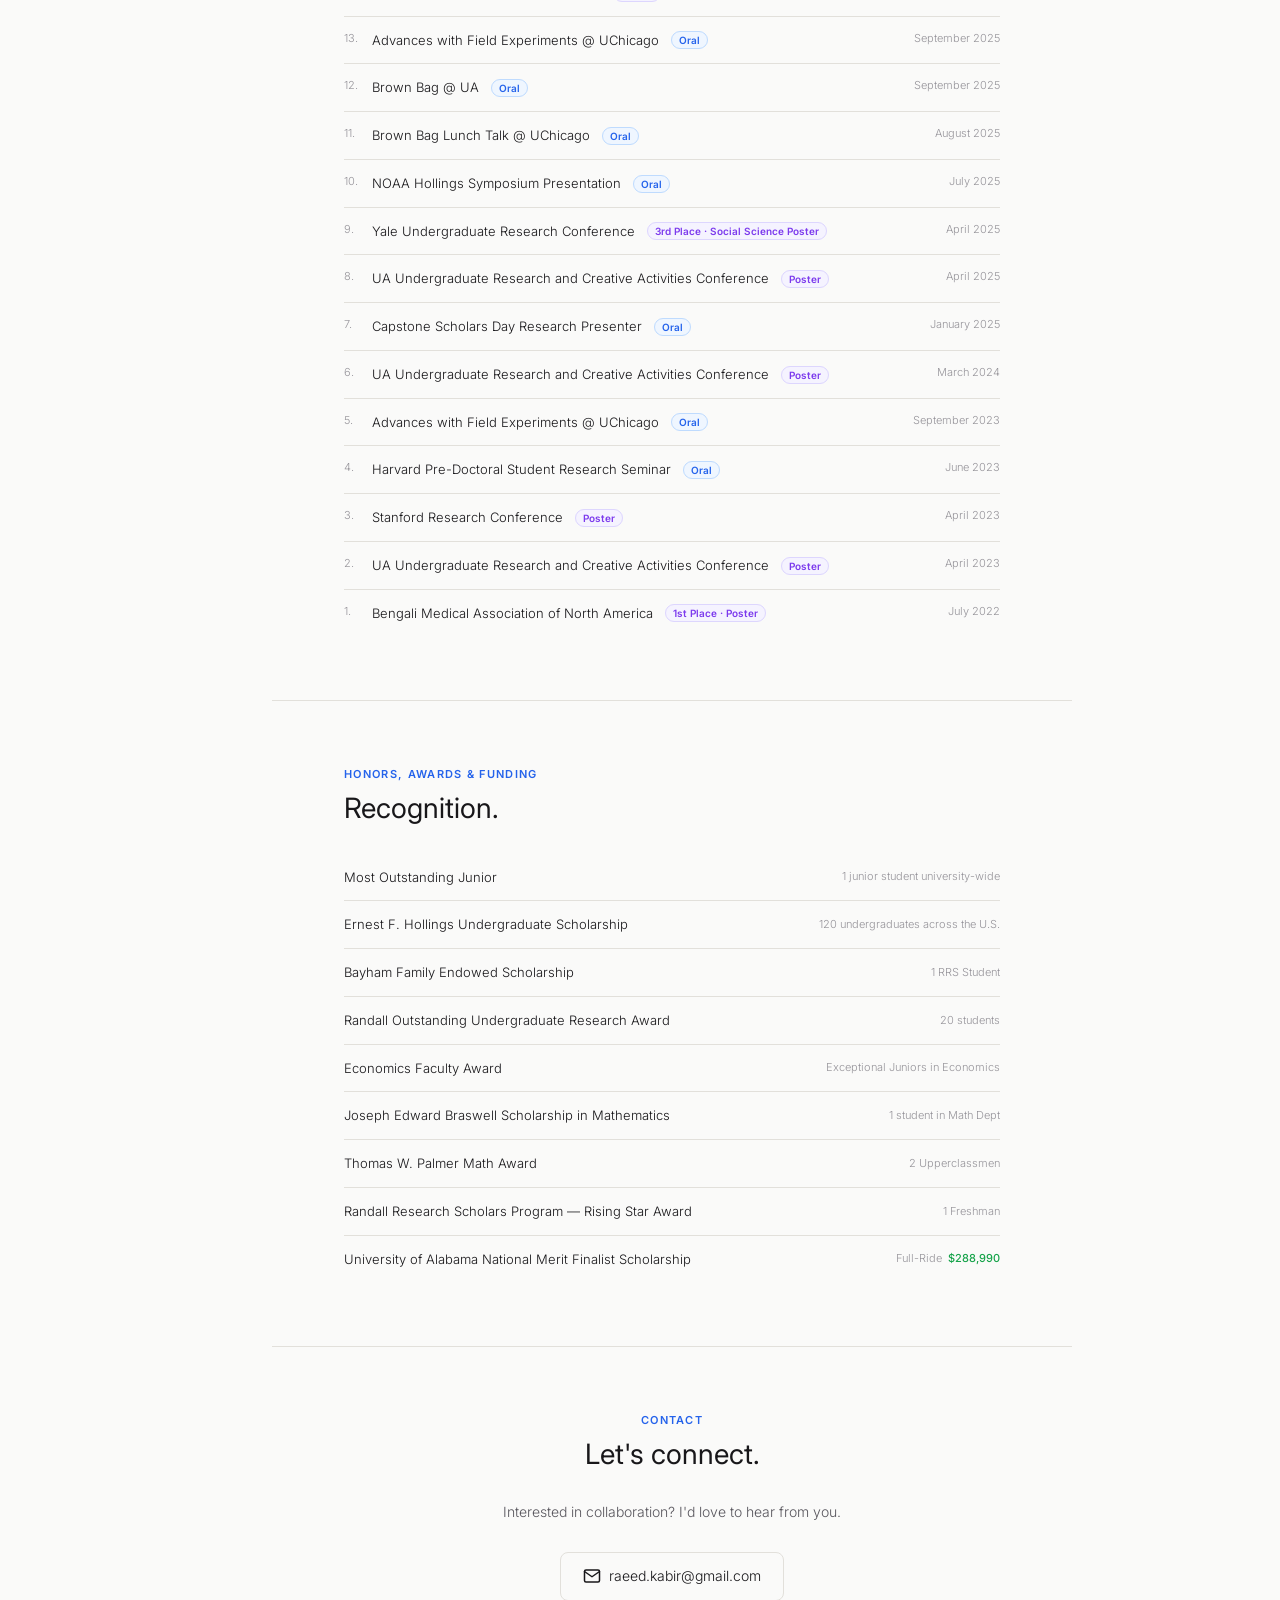
==== commit 4e6eef66: "Update closing line: anyone, anywhere" ====
--- a/index.html
+++ b/index.html
@@ -548,7 +548,7 @@
         </div>
         <div class="about-bio">
           <p>
-            I completed my B.S. in Mathematics and Economics at the <strong>University of Alabama</strong> in 2026. I am currently pursuing my graduate training at UA while on the pre-med track. I am interested in improving health and social welfare. My longest-standing work uses data and econometric tools to study novel behavioral mechanisms that contribute to (1) unhealthy eating, smoking, and drinking, (2) reductions in charitable giving, and (3) more progressive policy attitudes. Much of my recent work adds rigorous science to much of the art of experimental economics and policy design. I work on an analog to precision medicine - precision policy - to push designers to think outside the box about randomized control trials to change individual-level outcomes for the better. I borrow ideas from colleagues in cancer research to do so. In the field of medicine, I work with clinician-informaticists to design global solutions to the doctor shortage by testing and implementing cognitive AI in resource-poor settings. My dream would be to bring healthcare to everyone in the age of AI.
+            I completed my B.S. in Mathematics and Economics at the <strong>University of Alabama</strong> in 2026. I am currently pursuing my graduate training at UA while on the pre-med track. I am interested in improving health and social welfare. My longest-standing work uses data and econometric tools to study novel behavioral mechanisms that contribute to (1) unhealthy eating, smoking, and drinking, (2) reductions in charitable giving, and (3) more progressive policy attitudes. Much of my recent work adds rigorous science to much of the art of experimental economics and policy design. I work on an analog to precision medicine - precision policy - to push designers to think outside the box about randomized control trials to change individual-level outcomes for the better. I borrow ideas from colleagues in cancer research to do so. In the field of medicine, I work with clinician-informaticists to design global solutions to the doctor shortage by testing and implementing cognitive AI in resource-poor settings. My dream would be to bring healthcare to anyone, anywhere.
           </p>
           <p>
             After completing my undergraduate degrees, I'll complete an M.A. in Mathematics (2027) and a PhD in
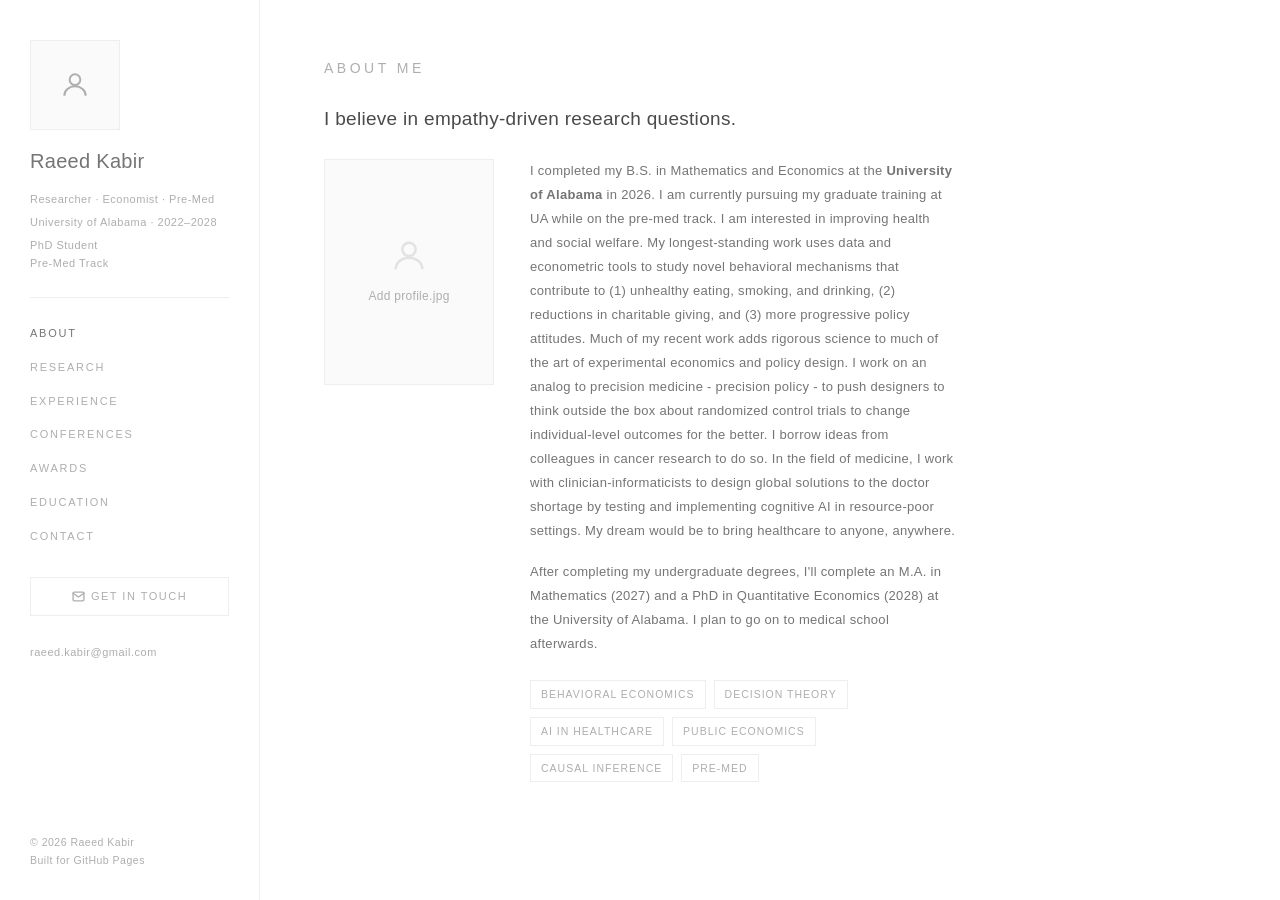
==== commit 723429ae: "Merge Publications into Research tab; update education status to M.A./PhD Research page now includes" ====
--- a/index.html
+++ b/index.html
@@ -4,472 +4,9 @@
   <meta charset="UTF-8" />
   <meta name="viewport" content="width=device-width, initial-scale=1.0" />
   <title>Raeed Kabir — Economist · Pre-Med</title>
-  <link rel="preconnect" href="https://fonts.googleapis.com" />
-  <link rel="preconnect" href="https://fonts.gstatic.com" crossorigin />
-  <link href="https://fonts.googleapis.com/css2?family=Inter:wght@300;400;500;600&display=swap" rel="stylesheet" />
-  <style>
-    /* ───────────────────────────────
-       Design Tokens
-    ─────────────────────────────── */
-    :root {
-      --bg:          #fafaf9;
-      --bg-2:        #f4f3ef;
-      --bg-3:        #eeedea;
-      --border:      #e2e0db;
-
-      --text:        #18171a;
-      --text-muted:  #57555c;
-      --text-dim:    #96949a;
-
-      --blue:        #2563eb;
-      --blue-light:  #eff6ff;
-      --blue-border: #bfdbfe;
-
-      --green:        #16a34a;
-      --green-light:  #f0fdf4;
-      --green-border: #bbf7d0;
-
-      --purple:        #7c3aed;
-      --purple-light:  #f5f3ff;
-      --purple-border: #ddd6fe;
-
-      --amber:        #d97706;
-      --amber-light:  #fffbeb;
-      --amber-border: #fde68a;
-
-      --sidebar-w:  272px;
-      --radius:     8px;
-      --radius-sm:  5px;
-      --transition: 0.2s ease;
-    }
-
-    /* ── Reset ── */
-    *, *::before, *::after { box-sizing: border-box; margin: 0; padding: 0; }
-    html { scroll-behavior: smooth; }
-    body {
-      background: var(--bg);
-      color: var(--text);
-      font-family: 'Inter', system-ui, -apple-system, sans-serif;
-      font-size: 15px;
-      font-weight: 300;
-      line-height: 1.75;
-      -webkit-font-smoothing: antialiased;
-    }
-    a { color: inherit; text-decoration: none; }
-    img { display: block; max-width: 100%; }
-
-    /* ── Scroll progress ── */
-    #progress {
-      position: fixed; top: 0; left: 0; right: 0;
-      height: 2px;
-      background: linear-gradient(90deg, var(--blue), var(--purple));
-      z-index: 200; width: 0%;
-      transition: width 0.1s linear;
-    }
-
-    /* ─────────────────────────────────────
-       PAGE LAYOUT — sidebar + main
-    ───────────────────────────────────── */
-    .page-layout {
-      display: flex;
-      min-height: 100vh;
-    }
-
-    /* ── Sidebar ── */
-    .sidebar {
-      width: var(--sidebar-w);
-      flex-shrink: 0;
-      position: sticky;
-      top: 0;
-      height: 100vh;
-      overflow-y: auto;
-      border-right: 1px solid var(--border);
-      background: var(--bg);
-      padding: 48px 32px 40px;
-      display: flex;
-      flex-direction: column;
-    }
-    /* hide scrollbar in sidebar */
-    .sidebar::-webkit-scrollbar { width: 0; }
-
-    .sb-photo {
-      width: 100px;
-      height: 100px;
-      border-radius: 50%;
-      object-fit: cover;
-      border: 2px solid var(--border);
-      margin-bottom: 18px;
-    }
-    .sb-photo-placeholder {
-      width: 100px; height: 100px;
-      border-radius: 50%;
-      background: var(--bg-3);
-      border: 2px solid var(--border);
-      display: flex; align-items: center; justify-content: center;
-      color: var(--text-dim);
-      margin-bottom: 18px;
-    }
-
-    .sb-name {
-      font-size: 18px;
-      font-weight: 600;
-      color: var(--text);
-      line-height: 1.2;
-      margin-bottom: 2px;
-    }
-    .sb-name .sb-accent { color: var(--blue); }
-
-    .sb-tagline {
-      font-size: 12px;
-      color: var(--text-muted);
-      font-weight: 300;
-      margin-bottom: 4px;
-    }
-    .sb-institution {
-      font-size: 12px;
-      color: var(--text-dim);
-      font-weight: 300;
-      margin-bottom: 6px;
-    }
-    .sb-program {
-      font-size: 11px;
-      color: var(--text-dim);
-      font-weight: 300;
-      line-height: 1.6;
-      margin-bottom: 28px;
-    }
-
-    .sb-divider {
-      height: 1px;
-      background: var(--border);
-      margin-bottom: 20px;
-    }
-
-    .sb-nav {
-      display: flex;
-      flex-direction: column;
-      gap: 1px;
-      margin-bottom: 28px;
-    }
-    .sb-nav a {
-      font-size: 13px;
-      font-weight: 400;
-      color: var(--text-muted);
-      padding: 5px 10px;
-      border-radius: var(--radius-sm);
-      margin-left: -10px;
-      transition: color var(--transition), background var(--transition);
-    }
-    .sb-nav a:hover {
-      color: var(--blue);
-      background: var(--blue-light);
-    }
-    .sb-nav a.active {
-      color: var(--blue);
-      font-weight: 500;
-    }
-
-    .sb-contact {
-      margin-bottom: 16px;
-    }
-    .sb-contact a {
-      font-size: 11px;
-      color: var(--text-dim);
-      font-weight: 300;
-      word-break: break-all;
-      transition: color var(--transition);
-    }
-    .sb-contact a:hover { color: var(--blue); }
-
-    .sb-cta {
-      display: inline-flex; align-items: center; gap: 6px;
-      font-size: 12px; font-weight: 500;
-      padding: 8px 14px;
-      border-radius: var(--radius-sm);
-      background: var(--blue);
-      color: #fff;
-      border: 1px solid var(--blue);
-      cursor: pointer;
-      transition: background var(--transition);
-      margin-bottom: 24px;
-      width: 100%;
-      justify-content: center;
-    }
-    .sb-cta:hover { background: #1d4ed8; border-color: #1d4ed8; }
-
-    .sb-footer {
-      margin-top: auto;
-      padding-top: 20px;
-      font-size: 10px;
-      color: var(--text-dim);
-      font-weight: 300;
-      line-height: 1.6;
-    }
-
-    /* ── Main content ── */
-    .main-content {
-      flex: 1;
-      min-width: 0;
-    }
-
-    .main-content section {
-      padding: 64px 72px;
-      border-bottom: 1px solid var(--border);
-      max-width: 800px;
-    }
-    .main-content section:last-child { border-bottom: none; }
-
-    /* Section typography */
-    .section-label {
-      font-size: 11px;
-      font-weight: 600;
-      letter-spacing: 0.12em;
-      text-transform: uppercase;
-      color: var(--blue);
-      margin-bottom: 6px;
-    }
-    .section-title {
-      font-size: clamp(20px, 2.5vw, 28px);
-      font-weight: 400;
-      line-height: 1.25;
-      margin-bottom: 28px;
-      color: var(--text);
-    }
-    .section-sub {
-      font-size: 14px;
-      color: var(--text-muted);
-      max-width: 520px;
-      margin-bottom: 36px;
-      font-weight: 300;
-    }
-
-    /* Fade-in */
-    .fade-in { opacity: 0; transform: translateY(14px); transition: opacity 0.5s ease, transform 0.5s ease; }
-    .fade-in.visible { opacity: 1; transform: none; }
-
-    /* ── About ── */
-    .about-grid {
-      display: grid;
-      grid-template-columns: 180px 1fr;
-      gap: 40px;
-      align-items: start;
-    }
-    @media (max-width: 600px) { .about-grid { grid-template-columns: 1fr; gap: 24px; } }
-    .about-photo {
-      width: 100%; aspect-ratio: 3/4;
-      border-radius: var(--radius);
-      object-fit: cover;
-      border: 1px solid var(--border);
-    }
-    .photo-placeholder {
-      width: 100%; aspect-ratio: 3/4;
-      border-radius: var(--radius);
-      background: var(--bg-3);
-      border: 1px solid var(--border);
-      display: flex; flex-direction: column;
-      align-items: center; justify-content: center;
-      gap: 10px; color: var(--text-dim); font-size: 12px;
-    }
-    .photo-placeholder svg { opacity: 0.3; }
-    .about-bio p { font-size: 14px; color: var(--text-muted); font-weight: 300; margin-bottom: 14px; line-height: 1.8; }
-    .about-bio p:last-of-type { margin-bottom: 24px; }
-    .about-badges { display: flex; flex-wrap: wrap; gap: 6px; }
-    .badge {
-      font-size: 11px; font-weight: 500;
-      padding: 3px 10px;
-      border-radius: 20px;
-      border: 1px solid var(--border);
-      color: var(--text-muted);
-      background: var(--bg-2);
-    }
-    .badge-blue   { background: var(--blue-light);   border-color: var(--blue-border);   color: var(--blue); }
-    .badge-green  { background: var(--green-light);  border-color: var(--green-border);  color: var(--green); }
-    .badge-purple { background: var(--purple-light); border-color: var(--purple-border); color: var(--purple); }
-    .badge-gold   { background: var(--amber-light);  border-color: var(--amber-border);  color: var(--amber); }
-
-    /* ── Research Cards ── */
-    .cards-grid {
-      display: grid;
-      grid-template-columns: repeat(3, 1fr);
-      gap: 1px;
-      border: 1px solid var(--border);
-      border-radius: var(--radius);
-      overflow: hidden;
-      background: var(--border);
-    }
-    .card {
-      background: var(--bg);
-      padding: 22px;
-      transition: background var(--transition), box-shadow var(--transition);
-    }
-    .card:hover { background: var(--bg-2); box-shadow: inset 3px 0 0 var(--blue); }
-    .card-icon { font-size: 20px; margin-bottom: 10px; line-height: 1; }
-    .card h3 { font-size: 13px; font-weight: 500; margin-bottom: 6px; }
-    .card p { font-size: 12px; color: var(--text-muted); font-weight: 300; line-height: 1.6; }
-
-    /* ── Publications ── */
-    .pub-group { margin-bottom: 36px; }
-    .pub-group-title {
-      font-size: 11px; font-weight: 600;
-      letter-spacing: 0.08em; text-transform: uppercase;
-      color: var(--text-dim);
-      margin-bottom: 14px;
-      padding-bottom: 8px;
-      border-bottom: 1px solid var(--border);
-    }
-    .pub-item { display: flex; gap: 14px; padding: 14px 0; border-bottom: 1px solid var(--border); }
-    .pub-item:last-child { border-bottom: none; }
-    .pub-num { flex-shrink: 0; width: 18px; font-size: 12px; font-weight: 400; color: var(--text-dim); padding-top: 1px; }
-    .pub-title { font-size: 13px; font-weight: 400; margin-bottom: 3px; }
-    .pub-meta { font-size: 12px; color: var(--text-muted); font-weight: 300; }
-    .pub-journal { font-size: 12px; color: var(--text-muted); margin-top: 3px; font-style: italic; font-weight: 300; }
-    .pub-tag {
-      display: inline-block; font-size: 10px; font-weight: 600;
-      padding: 2px 8px; border-radius: 20px; margin-top: 6px;
-      border: 1px solid var(--border); color: var(--text-dim); background: var(--bg-2);
-    }
-    .pub-tag-submitted { background: var(--blue-light);  border-color: var(--blue-border);  color: var(--blue); }
-    .pub-tag-wip       { background: var(--amber-light); border-color: var(--amber-border); color: var(--amber); }
-    .pub-presented { font-size: 11px; color: var(--text-dim); margin-top: 5px; font-weight: 300; }
-    .pub-presented strong { font-weight: 500; color: var(--text-muted); }
-    .abstract-btn {
-      background: none; border: none; cursor: pointer;
-      font-size: 11px; font-weight: 500;
-      color: var(--text-dim); padding: 0;
-      margin-top: 7px; display: inline-block;
-      transition: color var(--transition);
-    }
-    .abstract-btn:hover { color: var(--blue); }
-    .abstract-body {
-      display: none;
-      margin-top: 8px;
-      font-size: 12px; color: var(--text-muted);
-      line-height: 1.65; font-weight: 300;
-      padding: 10px 12px;
-      background: var(--bg-2);
-      border-left: 2px solid var(--blue-border);
-      border-radius: 0 var(--radius-sm) var(--radius-sm) 0;
-    }
-    .abstract-body.open { display: block; }
-
-    /* ── Timeline ── */
-    .tl-item {
-      display: grid;
-      grid-template-columns: 150px 1fr;
-      gap: 3px 20px;
-      padding: 18px 0;
-      border-bottom: 1px solid var(--border);
-      align-items: start;
-    }
-    .tl-item:last-child { border-bottom: none; }
-    .tl-dot { display: none; }
-    .tl-date {
-      grid-column: 1; grid-row: 1 / 4;
-      font-size: 11px; font-weight: 400; color: var(--text-dim);
-      padding-top: 2px;
-      border-left: 2px solid var(--border);
-      padding-left: 10px;
-      transition: border-color var(--transition), color var(--transition);
-    }
-    .tl-item:hover .tl-date { border-left-color: var(--blue); color: var(--blue); }
-    .tl-title { grid-column: 2; font-size: 13px; font-weight: 500; margin-bottom: 2px; }
-    .tl-subtitle { grid-column: 2; font-size: 12px; color: var(--text-muted); font-weight: 300; }
-    .tl-body { grid-column: 2; font-size: 12px; color: var(--text-muted); margin-top: 4px; font-weight: 300; }
-    @media (max-width: 700px) { .cards-grid { grid-template-columns: repeat(2, 1fr); } }
-    @media (max-width: 480px) { .cards-grid { grid-template-columns: 1fr; } }
-    @media (max-width: 600px) {
-      .tl-item { grid-template-columns: 1fr; gap: 3px; }
-      .tl-date { grid-column: 1; grid-row: auto; border-left: none; padding-left: 0; }
-      .tl-title, .tl-subtitle, .tl-body { grid-column: 1; }
-    }
-
-    /* ── Education ── */
-    .edu-grid {
-      display: grid;
-      grid-template-columns: repeat(auto-fit, minmax(200px, 1fr));
-      gap: 1px;
-      border: 1px solid var(--border);
-      border-radius: var(--radius);
-      overflow: hidden;
-      background: var(--border);
-    }
-    .edu-card { background: var(--bg); padding: 22px; transition: background var(--transition); }
-    .edu-card:hover { background: var(--bg-2); }
-    .edu-card.current { box-shadow: inset 0 3px 0 var(--green); }
-    .edu-year { font-size: 11px; font-weight: 400; color: var(--text-dim); margin-bottom: 8px; }
-    .edu-degree { font-size: 14px; font-weight: 500; margin-bottom: 3px; }
-    .edu-field { font-size: 12px; color: var(--text-muted); font-weight: 300; margin-bottom: 8px; }
-    .edu-institution { font-size: 12px; color: var(--text-dim); font-weight: 300; }
-
-    /* ── Conferences ── */
-    .conf-table { width: 100%; border-collapse: collapse; }
-    .conf-table tr { border-bottom: 1px solid var(--border); }
-    .conf-table tr:last-child { border-bottom: none; }
-    .conf-table tr:hover td { background: var(--bg-2); }
-    .conf-num { width: 28px; padding: 12px 0; font-size: 11px; color: var(--text-dim); vertical-align: top; }
-    .conf-name { padding: 12px 14px 12px 0; font-size: 13px; font-weight: 300; }
-    .conf-type {
-      font-size: 10px; font-weight: 600;
-      padding: 2px 7px; border-radius: 20px;
-      margin-left: 8px; vertical-align: middle; white-space: nowrap;
-      border: 1px solid var(--border); color: var(--text-dim); background: var(--bg-2);
-    }
-    .conf-type-oral   { background: var(--blue-light);   border-color: var(--blue-border);   color: var(--blue); }
-    .conf-type-poster { background: var(--purple-light); border-color: var(--purple-border); color: var(--purple); }
-    .conf-date { padding: 12px 0; font-size: 11px; color: var(--text-dim); white-space: nowrap; text-align: right; vertical-align: top; }
-
-    /* ── Awards ── */
-    .awards-table { width: 100%; border-collapse: collapse; }
-    .awards-table tr { border-bottom: 1px solid var(--border); }
-    .awards-table tr:last-child { border-bottom: none; }
-    .awards-table tr:hover td { background: var(--bg-2); }
-    .award-name { padding: 12px 14px 12px 0; font-size: 13px; font-weight: 300; }
-    .award-note { padding: 12px 0; font-size: 11px; color: var(--text-dim); text-align: right; font-weight: 300; }
-    .award-amount { font-size: 11px; font-weight: 500; color: var(--green); margin-left: 6px; }
-
-    /* ── Contact ── */
-    #contact { text-align: center; }
-    #contact .section-sub { margin: 0 auto 28px; }
-    .contact-email {
-      display: inline-flex; align-items: center; gap: 8px;
-      font-size: 14px; font-weight: 300;
-      padding: 11px 22px;
-      border: 1px solid var(--border);
-      border-radius: var(--radius);
-      transition: border-color var(--transition), color var(--transition);
-    }
-    .contact-email:hover { border-color: var(--blue); color: var(--blue); }
-
-    /* ── Mobile layout ── */
-    @media (max-width: 900px) {
-      .page-layout { flex-direction: column; }
-      .sidebar {
-        width: 100%;
-        height: auto;
-        position: static;
-        border-right: none;
-        border-bottom: 1px solid var(--border);
-        padding: 32px 28px 24px;
-        flex-direction: row;
-        flex-wrap: wrap;
-        gap: 20px;
-        align-items: flex-start;
-      }
-      .sb-photo { margin-bottom: 0; width: 72px; height: 72px; }
-      .sb-photo-placeholder { margin-bottom: 0; width: 72px; height: 72px; }
-      .sb-identity { flex: 1; min-width: 160px; }
-      .sb-nav { flex-direction: row; flex-wrap: wrap; gap: 4px; width: 100%; }
-      .sb-nav a { margin-left: 0; }
-      .sb-footer { display: none; }
-      .sb-divider { width: 100%; }
-      .sb-cta { width: auto; }
-      .main-content section { padding: 48px 28px; }
-    }
-  </style>
+  <link rel="stylesheet" href="style.css" />
 </head>
 <body>
-
-<div id="progress"></div>
 
 <div class="page-layout">
 
@@ -492,7 +29,7 @@
       <div class="sb-tagline">Researcher · Economist · Pre-Med</div>
       <div class="sb-institution">University of Alabama · 2022–2028</div>
       <div class="sb-program">
-        B.S. Mathematics &amp; Economics<br>
+        PhD Student<br>
         Pre-Med Track
       </div>
     </div>
@@ -500,14 +37,13 @@
     <div class="sb-divider"></div>
 
     <nav class="sb-nav">
-      <a href="#about">About</a>
-      <a href="#research">Research</a>
-      <a href="#publications">Publications</a>
-      <a href="#experience">Experience</a>
-      <a href="#conferences">Conferences</a>
-      <a href="#awards">Awards</a>
-      <a href="#education">Education</a>
-      <a href="#contact">Contact</a>
+      <a href="index.html" class="active">About</a>
+      <a href="research.html">Research</a>
+      <a href="experience.html">Experience</a>
+      <a href="conferences.html">Conferences</a>
+      <a href="awards.html">Awards</a>
+      <a href="education.html">Education</a>
+      <a href="contact.html">Contact</a>
     </nav>
 
     <a href="mailto:raeed.kabir@gmail.com" class="sb-cta">
@@ -528,8 +64,7 @@
   <!-- ─── Main Content ─── -->
   <main class="main-content">
 
-    <!-- About -->
-    <section id="about" class="fade-in">
+<section id="about" class="fade-in">
       <p class="section-label">About Me</p>
       <h2 class="section-title">I believe in empathy-driven research questions.</h2>
       <div class="about-grid">
@@ -566,291 +101,6 @@
       </div>
     </section>
 
-    <!-- Research Interests -->
-    <section id="research" class="fade-in">
-      <p class="section-label">Research Interests</p>
-      <h2 class="section-title"></h2>
-    <p class="section-sub">My works spans several fields.</p>
-      <div class="cards-grid">
-        <div class="card">
-          <h3>Behavioral Mechanisms</h3>
-          <p>Lab, field, and survey experiments to understand preferences and choices.</p>
-        </div>
-        <div class="card">
-          <h3>Smarter Randomized Control Trials</h3>
-          <p>Novel methods to strive for precision policy and scalable policy design.</p>
-        </div>
-        <div class="card">
-          <h3>AI in Healthcare</h3>
-          <p>Evaluating and deploying expert AI systems for clinical decision support, disease prognosis, and diagnostics in resource-limited settings.</p>
-        </div>
-      </div>
-    </section>
-
-    <!-- Publications -->
-    <section id="publications" class="fade-in">
-      <p class="section-label">Publications &amp; Working Papers</p>
-      <h2 class="section-title">Projects</h2>
-      <p class="section-sub"></p>
-
-      <div class="pub-group">
-        <div class="pub-group-title">Charitable Giving in the Face of Uncertainty</div>
-        <div class="pub-item">
-          <div class="pub-num">1</div>
-          <div>
-            <div class="pub-title">How Does Uncertainty about the Future Shape Charitable Giving?</div>
-            <div class="pub-meta">Working paper with Michael Price and Tigran Melkonyan.</div>
-            <span class="pub-tag pub-tag-wip">Working Paper</span>
-            <div class="pub-presented"><strong>Presented at:</strong> Advances with Field Experiments, Harvard Economics Pre-Doc Seminar, University of Alabama Brown Bag, University of Alabama Capstone Scholars Day.</div>
-            <button class="abstract-btn" onclick="toggleAbstract(this)">+ Abstract</button>
-            <div class="abstract-body">We extend the DellaVigna, List and Malmendier (2012) model of charitable giving to an alpha-maximin representation that allows for ambiguity over future income streams. We show that beliefs about future income can impact giving through two potential channels: (i) changes in the marginal cost of giving and (ii) changes in expectations over the gifts of others and, hence, the norms that underlie social pressures. We test key predictions of the model using two distinct data sources. The first data set relates macro-uncertainty beliefs to aggregate giving in the United States. The second data set relates macro-uncertainty to the likelihood that an individual has donated to a charitable cause in the past month. Consistent with our model, we find that greater macroeconomic uncertainty leads to reductions in both aggregate giving in the United States and a lower propensity to have donated to at least one charitable cause in the past month.</div>
-          </div>
-        </div>
-        <div class="pub-item">
-          <div class="pub-num">2</div>
-          <div>
-            <div class="pub-meta">Experimental paper in progress with Michael Price, Tigran Melkonyan, Faisal Kattan, and Palaash Bhargava.</div>
-            <span class="pub-tag pub-tag-wip">In Progress</span>
-            <div class="pub-presented"><strong>Presented at:</strong> UChicago Brown Bag, Yale Undergraduate Research Conference.</div>
-          </div>
-        </div>
-      </div>
-
-      <div class="pub-group">
-        <div class="pub-group-title">Environmental Exposure on Health</div>
-        <div class="pub-item">
-          <div class="pub-num">1</div>
-          <div>
-            <div class="pub-meta">Work in progress with Michael Price and Emmanuel Tsyawo.</div>
-            <span class="pub-tag pub-tag-wip">In Progress</span>
-            <div class="pub-presented"><strong>Presented at:</strong> NOAA Symposium.</div>
-          </div>
-        </div>
-        <div class="pub-item">
-          <div class="pub-num">2</div>
-          <div>
-            <div class="pub-meta">Several works in progress with Piper Larkin.</div>
-            <span class="pub-tag pub-tag-wip">In Progress</span>
-            <div class="pub-presented"><strong>Presented at:</strong> REGARDS Built Environment Working Group Meeting.</div>
-          </div>
-        </div>
-      </div>
-
-      <div class="pub-group">
-        <div class="pub-group-title">Determinants for Policy Support</div>
-        <div class="pub-item">
-          <div class="pub-num">1</div>
-          <div>
-            <div class="pub-meta">Work in progress with Reshmaan Hussam.</div>
-            <span class="pub-tag pub-tag-wip">In Progress</span>
-          </div>
-        </div>
-      </div>
-
-      <div class="pub-group">
-        <div class="pub-group-title">Experimental Economics</div>
-        <div class="pub-item">
-          <div class="pub-num">1</div>
-          <div>
-            <div class="pub-meta">Work in progress with John List, Eric Floyd, Michael Price, Tigran Melkonyan, Muxuan Liang, and Ruitao Lin.</div>
-            <span class="pub-tag pub-tag-wip">In Progress</span>
-            <div class="pub-presented"><strong>Presented at:</strong> Advances with Field Experiments, University of Alabama Brown Bag.</div>
-          </div>
-        </div>
-        <div class="pub-item">
-          <div class="pub-num">2</div>
-          <div>
-            <div class="pub-meta">Work in progress with Michael Price, Eric Floyd, Muxuan Liang, and Ruitao Lin.</div>
-            <span class="pub-tag pub-tag-wip">In Progress</span>
-          </div>
-        </div>
-        <div class="pub-item">
-          <div class="pub-num">3</div>
-          <div>
-            <div class="pub-meta">Work in progress with Muxuan Liang, Ruitao Lin, and Tigran Melkonyan.</div>
-            <span class="pub-tag pub-tag-wip">In Progress</span>
-          </div>
-        </div>
-      </div>
-
-      <div class="pub-group">
-        <div class="pub-group-title">AI in Health</div>
-        <div class="pub-item">
-          <div class="pub-num">1</div>
-          <div>
-            <div class="pub-title"><a href="https://jscholaronline.org/full-text/JAIST/1_105/In-Pursuit-of-an-Expert-Artificial-Intelligence-System.php" target="_blank" rel="noopener" style="color:inherit;text-decoration:underline;text-underline-offset:3px;">In Pursuit of an Expert Artificial Intelligence System: Reproducing Human Physicians Diagnostic Reasoning and Triage Decision Making</a></div>
-            <div class="pub-meta">Kabir, Azad, <strong>Raeed Kabir</strong>, Jebun Nahar. 2024.</div>
-            <div class="pub-journal"><em>Journal of Artificial Intelligence and Soft Computing Techniques</em>, 1: 1–14. doi: <a href="https://doi.org/10.17303/jaist.2024.1.105" target="_blank" rel="noopener" style="color:var(--blue);">10.17303/jaist.2024.1.105</a></div>
-            <button class="abstract-btn" onclick="toggleAbstract(this)">+ Abstract</button>
-            <div class="abstract-body">A primary objective in the development of an artificial intelligence (AI) system should be to replicate an expert physician's thought process. This study compares a hypothetico-deductive powered system (Doctor Ai) and a decision tree powered system (Babylon Health Ai) with human physicians to evaluate efficacy, measured by the time needed to (1) diagnose and (2) make triage decisions. In this study, both AI systems and the physicians evaluated a total of fifteen typical textbook presentations of clinical scenarios. The study found that both AI systems agreed on patient disposition decisions for 93% of cases (14 out of 15 cases; p&lt; 0.08) with no statistically significant difference from physicians, indicating that both AI systems are equally effective in patient triage decisions relative to the physicians. The Doctor Ai system agreed with the physicians on the final diagnosis for 73.3% (11 out of 15) of the cases, while Babylon Health Ai provided a final diagnosis in only 53% (8 out of 15) of cases. For the remaining cases, the diagnosis was either undisclosed or could not be determined. In this study, Doctor Ai used an average of 7.8 (±2.08) computer screens to reach diagnostic confirmation compared to Babylon Health's 21.5 (±9.63) screens (p&lt; 0.001). The number of screens utilized to reach a final disposition decision (triage) was 10.0 (±2.33) for Doctor Ai, whereas Babylon Health utilized 21.5 (±9.63) screens (p&lt; 0.001). Additionally, Doctor Ai used on average 13.9 (±6.54) Yes/No events to determine the final diagnosis compared to Babylon Health's 62.3 (±31.55) Yes/No events (p&lt; 0.001). In conclusion, the hypothetico-deductive system can diagnose more quickly and provide more accurate triage decisions compared to a decision tree powered system. However, both systems combined perform as well as physicians. It is important to evaluate whether such AI can be utilized to tackle pandemics in the U.S. healthcare system and in any developing country healthcare systems facing dire circumstances due to a scarcity of trained physicians.</div>
-          </div>
-        </div>
-        <div class="pub-item">
-          <div class="pub-num">2</div>
-          <div>
-            <div class="pub-title"><a href="https://www.preprints.org/manuscript/202603.2228" target="_blank" rel="noopener" style="color:inherit;text-decoration:underline;text-underline-offset:3px;">The Inefficacy of Artificial Intelligence Large Language Models in Healthcare: A Clinical and Statistical Perspective</a></div>
-            <div class="pub-meta">With Dr. Michael Williams and Dr. Tariq Nakhooda.</div>
-            <span class="pub-tag pub-tag-submitted">Preprint</span>
-            <button class="abstract-btn" onclick="toggleAbstract(this)">+ Abstract</button>
-            <div class="abstract-body">Objective: This perspective piece examines the role of Large Language Models (LLMs) in healthcare, arguing that despite significant investment, these models have had only a limited impact. Moreover, we argue that LLMs must replicate key phases of primary healthcare delivery to be a force multiplier, a necessary condition to address the global burden of disease. Discussion: We argue that LLMs lack the metacognitive capacity for ranked, dynamic reasoning. This is evidenced by clinically dangerous hallucinations and inability to perform unless complete information is provided. We extend clinical critiques with a statistical argument and a simulation exercise demonstrating that LLM-based diagnosis is not merely impractical but structurally incapable of converging on correct diagnoses in realistic clinical settings. Conclusion: Unless LLMs can independently collect patient history and triage, eliminate differential diagnoses, provide a treatment plan, and generate encounter notes, these models will not succeed in improving the efficiency of primary care delivery by human doctors. A different approach grounded in cognitive AI and structured reasoning is necessary. AI models should instead be seeded with weights provided by a panel of expert physicians to approximate an independent robot doctor.</div>
-          </div>
-        </div>
-        <div class="pub-item">
-          <div class="pub-num">3</div>
-          <div>
-            <div class="pub-title"><a href="https://www.medrxiv.org/content/10.64898/2026.04.03.26349253v1" target="_blank" rel="noopener" style="color:inherit;text-decoration:underline;text-underline-offset:3px;">Cognitive AI-Assisted Primary Care Health Delivery: A Pilot Study in Bangladesh</a></div>
-            <div class="pub-meta">With Dr. Michael Williams and Dr. Nashif Rayhan.</div>
-            <span class="pub-tag pub-tag-wip">Pre-print</span>
-            <button class="abstract-btn" onclick="toggleAbstract(this)">+ Abstract</button>
-            <div class="abstract-body">Research has documented persistent physician workforce shortages globally, with projected shortfalls threatening primary care access in underserved populations. Existing AI applications in healthcare have largely focused on predictive risk-scoring tools that generate probability estimates but do not reduce the time a physician spends completing a patient encounter. A January 2025 study further demonstrated that large language models lack the metacognitive capacity necessary for reliable medical reasoning, i.e., being able to ask appropriate questions in the absence of information to collect patient history and update differential diagnoses. This paper reports on a 2025 pilot deployment of ClinicalAssist in Bangladesh that tested a fundamentally different model: An AI system designed to replicate every step of the clinical workflow. Across 239 unique patients, 277 encounters, and 287 diagnostic opportunities, the system achieved an overall diagnostic accuracy of 94.7%, with chronic disease accuracy of 98.0% and acute care accuracy of 88.9%. These results suggest that cognitive AI has the potential to be a powerful clinical force multiplier if properly integrated in workflow.</div>
-          </div>
-        </div>
-      </div>
-
-      <div class="pub-group">
-        <div class="pub-group-title">Clinical Studies</div>
-        <div class="pub-item">
-          <div class="pub-num">1</div>
-          <div>
-            <div class="pub-title"><a href="https://pmc.ncbi.nlm.nih.gov/articles/PMC10579874/" target="_blank" rel="noopener" style="color:inherit;text-decoration:underline;text-underline-offset:3px;">D-Dimer trends predict COVID-19 patient's prognosis: A retrospective chart review study</a></div>
-            <div class="pub-meta"><strong>Kabir, Raeed</strong>, Iyana Malik, Reena Chen, Jebun Nahar, Eagle Chen, Sheikh M. Hoq, and Azad Kabir. 2023.</div>
-            <div class="pub-journal">Open Medicine, 18(1).</div>
-            <button class="abstract-btn" onclick="toggleAbstract(this)">+ Abstract</button>
-            <div class="abstract-body">This is a retrospective study of patients admitted to Jackson Hospital, Montgomery, Alabama, with a diagnosis of COVID-19 from January 1, 2021, to February 15, 2022. The independent variables used in the models were patient sex, age, race, BMI category, daily D-dimer categories, categories of anticoagulation doses, bleeding episodes, and vaccination status. The three different categories of anticoagulation doses were considered for the purpose of the study which were Enoxaparin 40 mg daily vs Enoxaparin 80 mg daily vs Enoxaparin 1 mg/kg or equivalent daily. The study reviewed a total of 100 hospitalized patients. Intermediate-dose anticoagulation was found to be the optimal dose as only 14% patients died compared to a 36 and 50% death rate among those treated with low-dose and high-dose anticoagulation, respectively. The multivariate linear regression model predicting patient oxygen requirements revealed D-dimer and bleeding status to be statistically significant predictors with a p value of &lt;0.01. For the patients who had a D-dimer value ≥2 µg/mL, the oxygenation requirement was predicted to be 31 L higher than those with a D-dimer &lt;2 µg/mL (99% CI; p &lt; 0.01). When mean D-dimer and corresponding oxygen requirements were calculated per hospitalization days category, the D-dimer levels and oxygen requirements were noted to follow the same trends indicating that both values tended to increase and decrease simultaneously. The study concludes daily D-dimer trends can predict COVID-19 patient survival or daily oxygen requirements indicating that D-dimer can be the miracle molecule for COVID-19 prognosis.</div>
-          </div>
-        </div>
-
-      </div>
-    </section>
-
-    <!-- Experience -->
-    <section id="experience" class="fade-in">
-      <p class="section-label">Work Experience</p>
-      <h2 class="section-title"></h2>
-      <p class="section-sub">Research positions at leading universities and federal agencies.</p>
-      <div class="timeline">
-        <div class="tl-item">
-          <div class="tl-dot"></div>
-          <div class="tl-date">06/2026 – 08/2026</div>
-          <div class="tl-title">Research Fellow</div>
-          <div class="tl-subtitle">University of Texas MD Anderson Cancer Center · Houston, TX</div>
-        </div>
-        <div class="tl-item">
-          <div class="tl-dot"></div>
-          <div class="tl-date">05/2025 – 08/2025</div>
-          <div class="tl-title">Research Intern — Low Earth Orbit Group</div>
-          <div class="tl-subtitle">National Oceanic and Atmospheric Administration · Greenbelt, MD</div>
-        </div>
-        <div class="tl-item">
-          <div class="tl-dot"></div>
-          <div class="tl-date">08/2022 – Present</div>
-          <div class="tl-title">Research Assistant to Prof. Michael K. Price</div>
-          <div class="tl-subtitle">University of Alabama, Culverhouse College of Business · Tuscaloosa, AL</div>
-        </div>
-        <div class="tl-item">
-          <div class="tl-dot"></div>
-          <div class="tl-date">08/2020 – Present</div>
-          <div class="tl-title">Research Assistant to Prof. Reshmaan Hussam</div>
-          <div class="tl-subtitle">Harvard Business School, BGIE Unit · Cambridge, MA</div>
-        </div>
-        <div class="tl-item">
-          <div class="tl-dot"></div>
-          <div class="tl-date">Summer 2024</div>
-          <div class="tl-title">Returning Research Assistant — Projects in Saudi Public Policy</div>
-          <div class="tl-subtitle">University of Chicago, Becker Friedman Institute · Chicago, IL</div>
-        </div>
-        <div class="tl-item">
-          <div class="tl-dot"></div>
-          <div class="tl-date">Summer 2023</div>
-          <div class="tl-title">Research Assistant to Prof. Benjamin Enke</div>
-          <div class="tl-subtitle">Harvard University · Cambridge, MA</div>
-        </div>
-        <div class="tl-item">
-          <div class="tl-dot"></div>
-          <div class="tl-date">Summer 2022</div>
-          <div class="tl-title">Research Assistant to Prof. John List</div>
-          <div class="tl-subtitle">University of Chicago, Becker Friedman Institute · Chicago, IL</div>
-        </div>
-      </div>
-    </section>
-
-    <!-- Education -->
-    <section id="education" class="fade-in">
-      <p class="section-label">Education</p>
-      <h2 class="section-title">Academic path.</h2>
-      <div class="edu-grid">
-        <div class="edu-card current">
-          <div class="edu-year">2022 – 2026 &nbsp;·&nbsp; <span style="color:var(--green);font-weight:500;">Current</span></div>
-          <div class="edu-degree">B.S. Mathematics &amp; Economics</div>
-          <div class="edu-field">Pre-Med Track · Double Major</div>
-          <div class="edu-institution">University of Alabama</div>
-        </div>
-        <div class="edu-card">
-          <div class="edu-year">Expected 2027</div>
-          <div class="edu-degree">M.A. Mathematics</div>
-          <div class="edu-field">Graduate Study</div>
-          <div class="edu-institution">University of Alabama</div>
-        </div>
-        <div class="edu-card">
-          <div class="edu-year">Expected 2028</div>
-          <div class="edu-degree">PhD Quantitative Economics</div>
-          <div class="edu-field">Doctoral Study</div>
-          <div class="edu-institution">University of Alabama, Mentored by Dr. Michael K. Price</div>
-        </div>
-      </div>
-    </section>
-
-    <!-- Conferences -->
-    <section id="conferences" class="fade-in">
-      <p class="section-label">Conference Activity &amp; Presentations</p>
-      <h2 class="section-title">Where I've presented.</h2>
-      <table class="conf-table">
-        <tr><td class="conf-num">15.</td><td class="conf-name">Advances with Field Experiments @ UChicago <span class="conf-type conf-type-oral">Oral</span></td><td class="conf-date">September 2026</td></tr>
-        <tr><td class="conf-num">14.</td><td class="conf-name">MD Anderson CATALYST Symposium <span class="conf-type conf-type-poster">Poster</span></td><td class="conf-date">August 2026</td></tr>
-        <tr><td class="conf-num">13.</td><td class="conf-name">Advances with Field Experiments @ UChicago <span class="conf-type conf-type-oral">Oral</span></td><td class="conf-date">September 2025</td></tr>
-        <tr><td class="conf-num">12.</td><td class="conf-name">Brown Bag @ UA <span class="conf-type conf-type-oral">Oral</span></td><td class="conf-date">September 2025</td></tr>
-        <tr><td class="conf-num">11.</td><td class="conf-name">Brown Bag Lunch Talk @ UChicago <span class="conf-type conf-type-oral">Oral</span></td><td class="conf-date">August 2025</td></tr>
-        <tr><td class="conf-num">10.</td><td class="conf-name">NOAA Hollings Symposium Presentation <span class="conf-type conf-type-oral">Oral</span></td><td class="conf-date">July 2025</td></tr>
-        <tr><td class="conf-num">9.</td><td class="conf-name">Yale Undergraduate Research Conference <span class="conf-type conf-type-poster">3rd Place · Social Science Poster</span></td><td class="conf-date">April 2025</td></tr>
-        <tr><td class="conf-num">8.</td><td class="conf-name">UA Undergraduate Research and Creative Activities Conference <span class="conf-type conf-type-poster">Poster</span></td><td class="conf-date">April 2025</td></tr>
-        <tr><td class="conf-num">7.</td><td class="conf-name">Capstone Scholars Day Research Presenter <span class="conf-type conf-type-oral">Oral</span></td><td class="conf-date">January 2025</td></tr>
-        <tr><td class="conf-num">6.</td><td class="conf-name">UA Undergraduate Research and Creative Activities Conference <span class="conf-type conf-type-poster">Poster</span></td><td class="conf-date">March 2024</td></tr>
-        <tr><td class="conf-num">5.</td><td class="conf-name">Advances with Field Experiments @ UChicago <span class="conf-type conf-type-oral">Oral</span></td><td class="conf-date">September 2023</td></tr>
-        <tr><td class="conf-num">4.</td><td class="conf-name">Harvard Pre-Doctoral Student Research Seminar <span class="conf-type conf-type-oral">Oral</span></td><td class="conf-date">June 2023</td></tr>
-        <tr><td class="conf-num">3.</td><td class="conf-name">Stanford Research Conference <span class="conf-type conf-type-poster">Poster</span></td><td class="conf-date">April 2023</td></tr>
-        <tr><td class="conf-num">2.</td><td class="conf-name">UA Undergraduate Research and Creative Activities Conference <span class="conf-type conf-type-poster">Poster</span></td><td class="conf-date">April 2023</td></tr>
-        <tr><td class="conf-num">1.</td><td class="conf-name">Bengali Medical Association of North America <span class="conf-type conf-type-poster">1st Place · Poster</span></td><td class="conf-date">July 2022</td></tr>
-      </table>
-    </section>
-
-    <!-- Awards -->
-    <section id="awards" class="fade-in">
-      <p class="section-label">Honors, Awards &amp; Funding</p>
-      <h2 class="section-title">Recognition.</h2>
-      <table class="awards-table">
-        <tr><td class="award-name">Most Outstanding Junior</td><td class="award-note">1 junior student university-wide</td></tr>
-        <tr><td class="award-name">Ernest F. Hollings Undergraduate Scholarship</td><td class="award-note">120 undergraduates across the U.S.</td></tr>
-        <tr><td class="award-name">Bayham Family Endowed Scholarship</td><td class="award-note">1 RRS Student</td></tr>
-        <tr><td class="award-name">Randall Outstanding Undergraduate Research Award</td><td class="award-note">20 students</td></tr>
-        <tr><td class="award-name">Economics Faculty Award</td><td class="award-note">Exceptional Juniors in Economics</td></tr>
-        <tr><td class="award-name">Joseph Edward Braswell Scholarship in Mathematics</td><td class="award-note">1 student in Math Dept</td></tr>
-        <tr><td class="award-name">Thomas W. Palmer Math Award</td><td class="award-note">2 Upperclassmen</td></tr>
-        <tr><td class="award-name">Randall Research Scholars Program — Rising Star Award</td><td class="award-note">1 Freshman</td></tr>
-        <tr><td class="award-name">University of Alabama National Merit Finalist Scholarship</td><td class="award-note">Full-Ride<span class="award-amount">$288,990</span></td></tr>
-      </table>
-    </section>
-
-    <!-- Contact -->
-    <section id="contact" class="fade-in">
-      <p class="section-label">Contact</p>
-      <h2 class="section-title">Let's connect.</h2>
-      <p class="section-sub">Interested in collaboration? I'd love to hear from you.</p>
-      <a href="mailto:raeed.kabir@gmail.com" class="contact-email">
-        <svg width="18" height="18" viewBox="0 0 24 24" fill="none" stroke="currentColor" stroke-width="2" stroke-linecap="round" stroke-linejoin="round"><path d="M4 4h16c1.1 0 2 .9 2 2v12c0 1.1-.9 2-2 2H4c-1.1 0-2-.9-2-2V6c0-1.1.9-2 2-2z"/><polyline points="22,6 12,13 2,6"/></svg>
-        raeed.kabir@gmail.com
-      </a>
-    </section>
-
   </main>
 </div>
 
@@ -861,14 +111,6 @@
     const open = box.classList.toggle('open');
     btn.textContent = open ? '− Abstract' : '+ Abstract';
   }
-
-  // ── Scroll progress bar ──
-  const progressBar = document.getElementById('progress');
-  window.addEventListener('scroll', () => {
-    const scrolled = window.scrollY;
-    const total = document.documentElement.scrollHeight - window.innerHeight;
-    progressBar.style.width = (scrolled / total * 100) + '%';
-  }, { passive: true });
 
   // ── Fade-in on scroll ──
   const observer = new IntersectionObserver((entries) => {
@@ -888,21 +130,6 @@
     observer.observe(el);
   });
 
-  // ── Active nav link highlight ──
-  const sections = document.querySelectorAll('section[id]');
-  const navLinks = document.querySelectorAll('.sb-nav a');
-  const onScroll = () => {
-    let current = '';
-    sections.forEach(s => {
-      if (window.scrollY >= s.offsetTop - 120) current = s.id;
-    });
-    navLinks.forEach(a => {
-      a.classList.toggle('active', a.getAttribute('href') === '#' + current);
-    });
-  };
-  window.addEventListener('scroll', onScroll, { passive: true });
-  onScroll();
-
   // ── Photo fallback ──
   const img = document.getElementById('profileImg');
   if (img && img.complete && img.naturalWidth === 0) {
@@ -913,4 +140,3 @@
 
 </body>
 </html>
-
--- a/style.css
+++ b/style.css
@@ -0,0 +1,434 @@
+/* ───────────────────────────────
+   Design Tokens — muted, minimal, academic
+─────────────────────────────── */
+:root {
+  --bg:          #ffffff;
+  --bg-2:        #fafafa;
+  --border:      #eeeeee;
+
+  --text:        #4a4a4a;
+  --text-muted:  #757575;
+  --text-dim:    #aeaeae;
+  --accent:      #ffba9d;
+
+  --sidebar-w:  260px;
+  --radius:     0px;
+  --radius-sm:  0px;
+  --transition: 0.2s ease;
+}
+
+/* ── Reset ── */
+*, *::before, *::after { box-sizing: border-box; margin: 0; padding: 0; }
+html { scroll-behavior: smooth; }
+body {
+  background: var(--bg);
+  color: var(--text-muted);
+  font-family: 'Helvetica Neue', Helvetica, Arial, sans-serif;
+  font-weight: 400;
+  font-size: 13px;
+  letter-spacing: 0.3px;
+  line-height: 1.8;
+  -webkit-font-smoothing: antialiased;
+}
+a { color: var(--text-dim); text-decoration: none; transition: color var(--transition); }
+a:hover { color: var(--accent); }
+img { display: block; max-width: 100%; }
+
+/* ─────────────────────────────────────
+   PAGE LAYOUT — sidebar + main
+───────────────────────────────────── */
+.page-layout {
+  display: flex;
+  min-height: 100vh;
+}
+
+/* ── Sidebar ── */
+.sidebar {
+  width: var(--sidebar-w);
+  flex-shrink: 0;
+  position: sticky;
+  top: 0;
+  height: 100vh;
+  overflow-y: auto;
+  border-right: 1px solid var(--border);
+  background: var(--bg);
+  padding: 40px 30px 30px;
+  display: flex;
+  flex-direction: column;
+}
+.sidebar::-webkit-scrollbar { width: 0; }
+
+.sb-photo {
+  width: 90px;
+  height: 90px;
+  border-radius: var(--radius);
+  object-fit: cover;
+  filter: grayscale(100%);
+  margin-bottom: 18px;
+}
+.sb-photo-placeholder {
+  width: 90px; height: 90px;
+  border-radius: var(--radius);
+  background: var(--bg-2);
+  border: 1px solid var(--border);
+  display: flex; align-items: center; justify-content: center;
+  color: var(--text-dim);
+  margin-bottom: 18px;
+}
+
+.sb-name {
+  font-size: 20px;
+  font-weight: 300;
+  color: var(--text-muted);
+  line-height: 1.3;
+  margin-bottom: 16px;
+  text-transform: none;
+}
+.sb-name .sb-accent { color: var(--text-muted); }
+
+.sb-tagline {
+  font-size: 11px;
+  color: var(--text-dim);
+  font-weight: 400;
+  text-transform: none;
+  letter-spacing: 0.5px;
+  margin-bottom: 3px;
+}
+.sb-institution {
+  font-size: 11px;
+  color: var(--text-dim);
+  font-weight: 400;
+  text-transform: none;
+  letter-spacing: 0.5px;
+  margin-bottom: 3px;
+}
+.sb-program {
+  font-size: 11px;
+  color: var(--text-dim);
+  font-weight: 400;
+  text-transform: none;
+  line-height: 1.7;
+  letter-spacing: 0.5px;
+  margin-bottom: 24px;
+}
+
+.sb-divider {
+  height: 1px;
+  background: var(--border);
+  margin-bottom: 20px;
+}
+
+.sb-nav {
+  display: flex;
+  flex-direction: column;
+  gap: 2px;
+  margin-bottom: 24px;
+}
+.sb-nav a {
+  font-size: 11px;
+  font-weight: 400;
+  text-transform: uppercase;
+  letter-spacing: 1.75px;
+  color: var(--text-dim);
+  padding: 6px 0;
+  transition: color var(--transition);
+}
+.sb-nav a:hover {
+  color: var(--accent);
+}
+.sb-nav a.active {
+  color: var(--text-muted);
+}
+
+.sb-contact {
+  margin-bottom: 16px;
+}
+.sb-contact a {
+  font-size: 11px;
+  color: var(--text-dim);
+  font-weight: 400;
+  word-break: break-all;
+  letter-spacing: 0.5px;
+}
+.sb-contact a:hover { color: var(--accent); }
+
+.sb-cta {
+  display: inline-flex; align-items: center; gap: 6px;
+  font-size: 11px; font-weight: 400;
+  text-transform: uppercase;
+  letter-spacing: 1.5px;
+  padding: 9px 14px;
+  border: 1px solid var(--border);
+  background: transparent;
+  color: var(--text-dim);
+  cursor: pointer;
+  transition: color var(--transition), border-color var(--transition);
+  margin-bottom: 24px;
+  width: 100%;
+  justify-content: center;
+}
+.sb-cta:hover { color: var(--accent); border-color: var(--accent); }
+
+.sb-footer {
+  margin-top: auto;
+  padding-top: 20px;
+  font-size: 10.5px;
+  color: var(--text-dim);
+  font-weight: 400;
+  letter-spacing: 0.5px;
+  line-height: 1.7;
+}
+
+/* ── Main content ── */
+.main-content {
+  flex: 1;
+  min-width: 0;
+}
+
+.main-content section {
+  padding: 56px 64px;
+  max-width: 760px;
+}
+
+/* Section typography */
+.section-label {
+  font-size: 14px;
+  font-weight: 400;
+  letter-spacing: 3.5px;
+  text-transform: uppercase;
+  color: var(--text-dim);
+  margin-bottom: 25px;
+}
+.section-title {
+  font-size: 19px;
+  font-weight: 300;
+  line-height: 1.4;
+  margin-bottom: 26px;
+  color: var(--text);
+  letter-spacing: 0.3px;
+}
+.section-sub {
+  font-size: 13px;
+  color: var(--text-dim);
+  max-width: 520px;
+  margin-bottom: 32px;
+  font-weight: 400;
+}
+
+/* Fade-in */
+.fade-in { opacity: 0; transform: translateY(10px); transition: opacity 0.5s ease, transform 0.5s ease; }
+.fade-in.visible { opacity: 1; transform: none; }
+
+/* ── About ── */
+.about-grid {
+  display: grid;
+  grid-template-columns: 170px 1fr;
+  gap: 36px;
+  align-items: start;
+}
+@media (max-width: 600px) { .about-grid { grid-template-columns: 1fr; gap: 22px; } }
+.about-photo {
+  width: 100%; aspect-ratio: 3/4;
+  border-radius: var(--radius);
+  object-fit: cover;
+  filter: grayscale(100%);
+}
+.photo-placeholder {
+  width: 100%; aspect-ratio: 3/4;
+  border-radius: var(--radius);
+  background: var(--bg-2);
+  border: 1px solid var(--border);
+  display: flex; flex-direction: column;
+  align-items: center; justify-content: center;
+  gap: 10px; color: var(--text-dim); font-size: 12px;
+}
+.photo-placeholder svg { opacity: 0.3; }
+.about-bio p { font-size: 13px; color: var(--text-muted); font-weight: 400; margin-bottom: 16px; line-height: 1.85; }
+.about-bio p:last-of-type { margin-bottom: 24px; }
+.about-badges { display: flex; flex-wrap: wrap; gap: 8px; }
+.badge {
+  font-size: 10.5px; font-weight: 400;
+  text-transform: uppercase;
+  letter-spacing: 1px;
+  padding: 4px 10px;
+  border-radius: var(--radius);
+  border: 1px solid var(--border);
+  color: var(--text-dim);
+  background: transparent;
+}
+.badge-blue, .badge-green, .badge-purple, .badge-gold { background: transparent; border-color: var(--border); color: var(--text-dim); }
+
+/* ── Research Cards ── */
+.cards-grid {
+  display: grid;
+  grid-template-columns: repeat(3, 1fr);
+  gap: 1px;
+  border: 1px solid var(--border);
+  background: var(--border);
+}
+.card {
+  background: var(--bg);
+  padding: 22px;
+  transition: background var(--transition);
+}
+.card:hover { background: var(--bg-2); }
+.card-icon { font-size: 20px; margin-bottom: 10px; line-height: 1; }
+.card h3 { font-size: 12.5px; font-weight: 400; margin-bottom: 8px; color: var(--text); text-transform: uppercase; letter-spacing: 0.8px; }
+.card p { font-size: 12px; color: var(--text-muted); font-weight: 400; line-height: 1.7; }
+
+/* ── Publications ── */
+.pub-group { margin-bottom: 36px; }
+.pub-group-title {
+  font-size: 11px; font-weight: 400;
+  letter-spacing: 2px; text-transform: uppercase;
+  color: var(--text-dim);
+  margin-bottom: 14px;
+  padding-bottom: 8px;
+  border-bottom: 1px solid var(--border);
+}
+.pub-item { display: flex; gap: 14px; padding: 14px 0; border-bottom: 1px solid var(--border); }
+.pub-item:last-child { border-bottom: none; }
+.pub-num { flex-shrink: 0; width: 18px; font-size: 12px; font-weight: 400; color: var(--text-dim); padding-top: 1px; }
+.pub-title { font-size: 13px; font-weight: 400; margin-bottom: 4px; color: var(--text); }
+.pub-meta { font-size: 12.5px; color: var(--text-muted); font-weight: 400; }
+.pub-journal { font-size: 12px; color: var(--text-dim); margin-top: 3px; font-style: italic; font-weight: 400; }
+.pub-tag {
+  display: inline-block; font-size: 10px; font-weight: 400;
+  text-transform: uppercase; letter-spacing: 1px;
+  padding: 3px 8px; border-radius: var(--radius); margin-top: 7px;
+  border: 1px solid var(--border); color: var(--text-dim); background: transparent;
+}
+.pub-tag-submitted, .pub-tag-wip { background: transparent; border-color: var(--border); color: var(--text-dim); }
+.pub-presented { font-size: 11px; color: var(--text-dim); margin-top: 6px; font-weight: 400; }
+.pub-presented strong { font-weight: 400; color: var(--text-muted); }
+.abstract-btn {
+  background: none; border: none; cursor: pointer;
+  font-size: 11px; font-weight: 400;
+  text-transform: uppercase; letter-spacing: 1px;
+  color: var(--text-dim); padding: 0;
+  margin-top: 8px; display: inline-block;
+  transition: color var(--transition);
+}
+.abstract-btn:hover { color: var(--accent); }
+.abstract-body {
+  display: none;
+  margin-top: 10px;
+  font-size: 12px; color: var(--text-muted);
+  line-height: 1.75; font-weight: 400;
+  padding: 12px 14px;
+  background: var(--bg-2);
+  border-left: 2px solid var(--border);
+}
+.abstract-body.open { display: block; }
+
+/* ── Timeline ── */
+.tl-item {
+  display: grid;
+  grid-template-columns: 150px 1fr;
+  gap: 3px 20px;
+  padding: 18px 0;
+  border-bottom: 1px solid var(--border);
+  align-items: start;
+}
+.tl-item:last-child { border-bottom: none; }
+.tl-dot { display: none; }
+.tl-date {
+  grid-column: 1; grid-row: 1 / 4;
+  font-size: 11px; font-weight: 400; color: var(--text-dim);
+  padding-top: 2px;
+  border-left: 1px solid var(--border);
+  padding-left: 10px;
+  transition: border-color var(--transition), color var(--transition);
+}
+.tl-item:hover .tl-date { border-left-color: var(--accent); color: var(--accent); }
+.tl-title { grid-column: 2; font-size: 13px; font-weight: 400; margin-bottom: 2px; color: var(--text); }
+.tl-subtitle { grid-column: 2; font-size: 12px; color: var(--text-muted); font-weight: 400; }
+.tl-body { grid-column: 2; font-size: 12px; color: var(--text-muted); margin-top: 4px; font-weight: 400; }
+@media (max-width: 700px) { .cards-grid { grid-template-columns: repeat(2, 1fr); } }
+@media (max-width: 480px) { .cards-grid { grid-template-columns: 1fr; } }
+@media (max-width: 600px) {
+  .tl-item { grid-template-columns: 1fr; gap: 3px; }
+  .tl-date { grid-column: 1; grid-row: auto; border-left: none; padding-left: 0; }
+  .tl-title, .tl-subtitle, .tl-body { grid-column: 1; }
+}
+
+/* ── Education ── */
+.edu-grid {
+  display: grid;
+  grid-template-columns: repeat(auto-fit, minmax(200px, 1fr));
+  gap: 1px;
+  border: 1px solid var(--border);
+  background: var(--border);
+}
+.edu-card { background: var(--bg); padding: 22px; transition: background var(--transition); }
+.edu-card:hover { background: var(--bg-2); }
+.edu-card.current { border-top: 2px solid var(--accent); }
+.edu-year { font-size: 11px; font-weight: 400; color: var(--text-dim); margin-bottom: 8px; }
+.edu-degree { font-size: 13.5px; font-weight: 400; margin-bottom: 4px; color: var(--text); }
+.edu-field { font-size: 12px; color: var(--text-muted); font-weight: 400; margin-bottom: 8px; }
+.edu-institution { font-size: 12px; color: var(--text-dim); font-weight: 400; }
+
+/* ── Conferences ── */
+.conf-table { width: 100%; border-collapse: collapse; }
+.conf-table tr { border-bottom: 1px solid var(--border); }
+.conf-table tr:last-child { border-bottom: none; }
+.conf-table tr:hover td { background: var(--bg-2); }
+.conf-num { width: 28px; padding: 12px 0; font-size: 11px; color: var(--text-dim); vertical-align: top; }
+.conf-name { padding: 12px 14px 12px 0; font-size: 13px; font-weight: 400; color: var(--text-muted); }
+.conf-type {
+  font-size: 10px; font-weight: 400;
+  text-transform: uppercase; letter-spacing: 1px;
+  padding: 2px 7px; border-radius: var(--radius);
+  margin-left: 8px; vertical-align: middle; white-space: nowrap;
+  border: 1px solid var(--border); color: var(--text-dim); background: transparent;
+}
+.conf-type-oral, .conf-type-poster { background: transparent; border-color: var(--border); color: var(--text-dim); }
+.conf-date { padding: 12px 0; font-size: 11px; color: var(--text-dim); white-space: nowrap; text-align: right; vertical-align: top; }
+
+/* ── Awards ── */
+.awards-table { width: 100%; border-collapse: collapse; }
+.awards-table tr { border-bottom: 1px solid var(--border); }
+.awards-table tr:last-child { border-bottom: none; }
+.awards-table tr:hover td { background: var(--bg-2); }
+.award-name { padding: 12px 14px 12px 0; font-size: 13px; font-weight: 400; color: var(--text-muted); }
+.award-note { padding: 12px 0; font-size: 11px; color: var(--text-dim); text-align: right; font-weight: 400; }
+.award-amount { font-size: 11px; font-weight: 400; color: var(--text-dim); margin-left: 6px; }
+
+/* ── Contact ── */
+#contact { text-align: center; }
+#contact .section-sub { margin: 0 auto 28px; }
+.contact-email {
+  display: inline-flex; align-items: center; gap: 8px;
+  font-size: 13px; font-weight: 400;
+  padding: 11px 22px;
+  border: 1px solid var(--border);
+  border-radius: var(--radius);
+  color: var(--text-dim);
+  transition: border-color var(--transition), color var(--transition);
+}
+.contact-email:hover { border-color: var(--accent); color: var(--accent); }
+
+/* ── Mobile layout ── */
+@media (max-width: 900px) {
+  .page-layout { flex-direction: column; }
+  .sidebar {
+    width: 100%;
+    height: auto;
+    position: static;
+    border-right: none;
+    border-bottom: 1px solid var(--border);
+    padding: 28px 24px 20px;
+    flex-direction: row;
+    flex-wrap: wrap;
+    gap: 18px;
+    align-items: flex-start;
+  }
+  .sb-photo { margin-bottom: 0; width: 68px; height: 68px; }
+  .sb-photo-placeholder { margin-bottom: 0; width: 68px; height: 68px; }
+  .sb-identity { flex: 1; min-width: 160px; }
+  .sb-nav { flex-direction: row; flex-wrap: wrap; gap: 4px 14px; width: 100%; }
+  .sb-footer { display: none; }
+  .sb-divider { width: 100%; }
+  .sb-cta { width: auto; }
+  .main-content section { padding: 40px 24px; }
+}
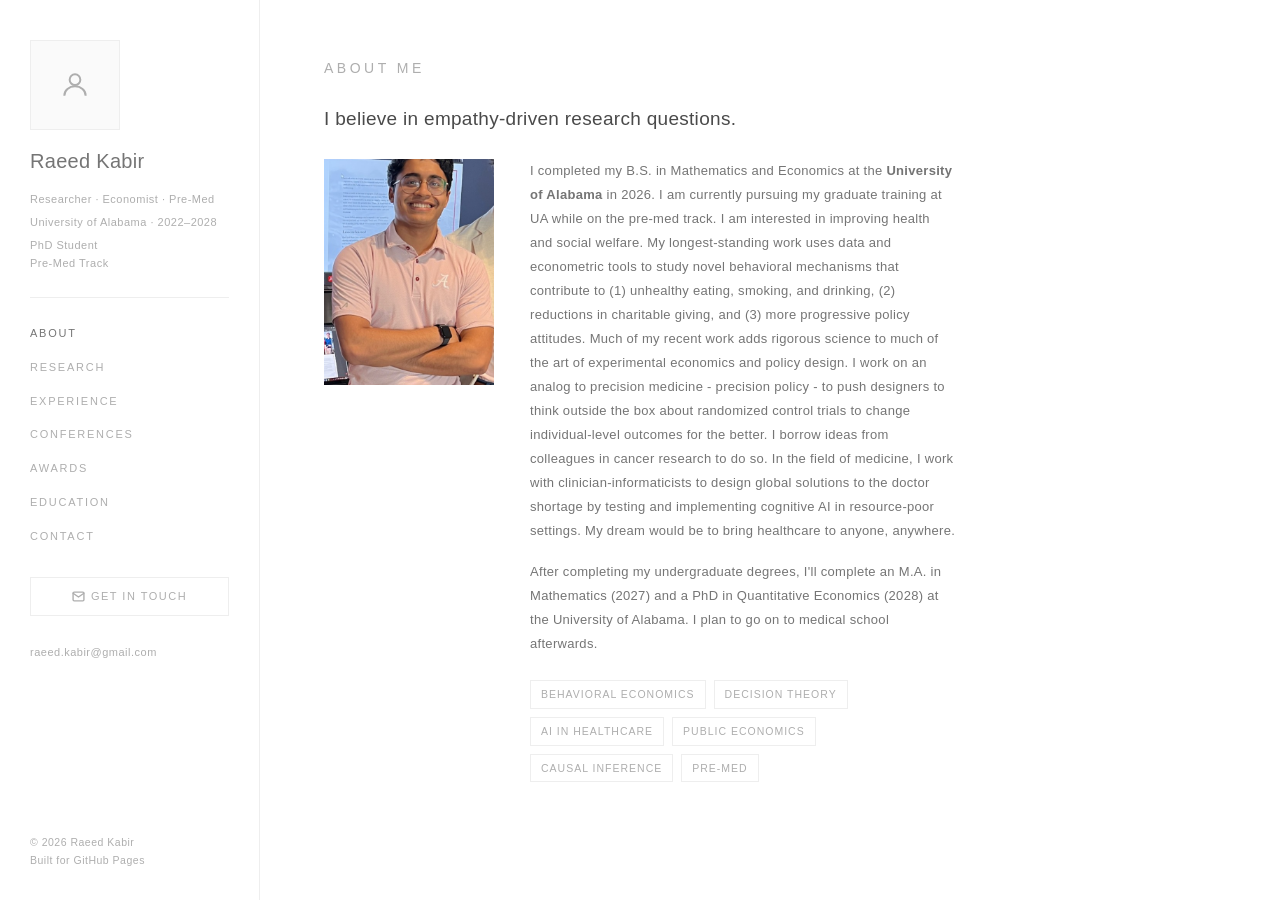
==== commit dbddf7d8: "Add new color photo for About page, keep sidebar photo original, remove grayscale filter from both" ====
--- a/index.html
+++ b/index.html
@@ -70,7 +70,7 @@
       <div class="about-grid">
         <div>
           <img
-            src="images/profile.jpg"
+            src="images/profile-main.png"
             alt="Raeed Kabir"
             class="about-photo"
             id="profileImg"
@@ -78,7 +78,7 @@
           />
           <div class="photo-placeholder" id="photoPlaceholder" style="display:none;">
             <svg width="40" height="40" viewBox="0 0 24 24" fill="none" stroke="currentColor" stroke-width="1.5"><circle cx="12" cy="8" r="4"/><path d="M4 20c0-4 3.6-7 8-7s8 3 8 7"/></svg>
-            <span>Add profile.jpg</span>
+            <span>Add profile-main.png</span>
           </div>
         </div>
         <div class="about-bio">
--- a/style.css
+++ b/style.css
@@ -63,7 +63,6 @@
   height: 90px;
   border-radius: var(--radius);
   object-fit: cover;
-  filter: grayscale(100%);
   margin-bottom: 18px;
 }
 .sb-photo-placeholder {
@@ -231,7 +230,6 @@
   width: 100%; aspect-ratio: 3/4;
   border-radius: var(--radius);
   object-fit: cover;
-  filter: grayscale(100%);
 }
 .photo-placeholder {
   width: 100%; aspect-ratio: 3/4;
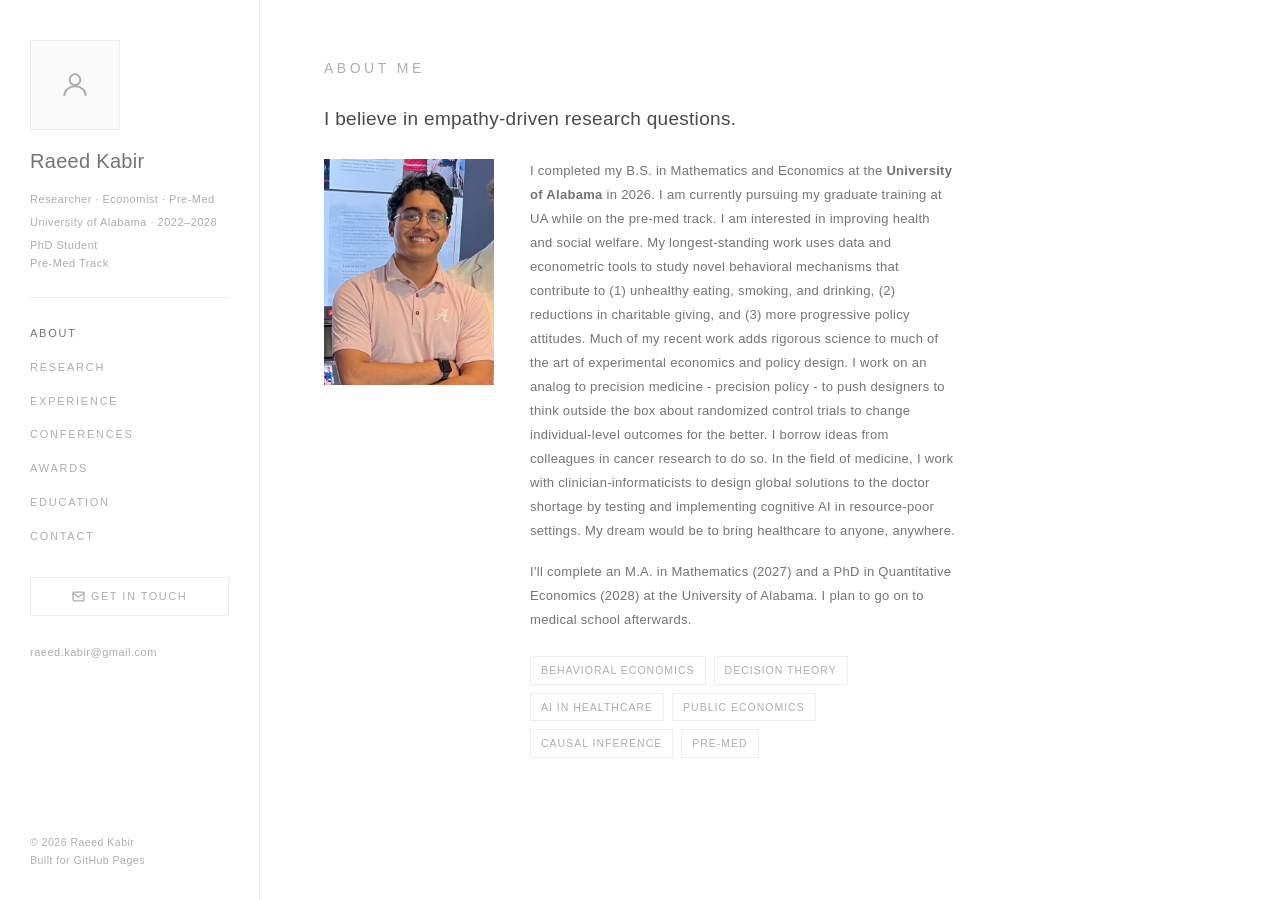
==== commit 9d095b8b: "Remove outdated 'after completing undergraduate degrees' clause" ====
--- a/index.html
+++ b/index.html
@@ -86,7 +86,7 @@
             I completed my B.S. in Mathematics and Economics at the <strong>University of Alabama</strong> in 2026. I am currently pursuing my graduate training at UA while on the pre-med track. I am interested in improving health and social welfare. My longest-standing work uses data and econometric tools to study novel behavioral mechanisms that contribute to (1) unhealthy eating, smoking, and drinking, (2) reductions in charitable giving, and (3) more progressive policy attitudes. Much of my recent work adds rigorous science to much of the art of experimental economics and policy design. I work on an analog to precision medicine - precision policy - to push designers to think outside the box about randomized control trials to change individual-level outcomes for the better. I borrow ideas from colleagues in cancer research to do so. In the field of medicine, I work with clinician-informaticists to design global solutions to the doctor shortage by testing and implementing cognitive AI in resource-poor settings. My dream would be to bring healthcare to anyone, anywhere.
           </p>
           <p>
-            After completing my undergraduate degrees, I'll complete an M.A. in Mathematics (2027) and a PhD in
+            I'll complete an M.A. in Mathematics (2027) and a PhD in
             Quantitative Economics (2028) at the University of Alabama. I plan to go on to medical school afterwards.
           </p>
           <div class="about-badges">
--- a/style.css
+++ b/style.css
@@ -10,6 +10,7 @@
   --text-muted:  #757575;
   --text-dim:    #aeaeae;
   --accent:      #ffba9d;
+  --maroon:      #800000;
 
   --sidebar-w:  260px;
   --radius:     0px;
@@ -230,6 +231,7 @@
   width: 100%; aspect-ratio: 3/4;
   border-radius: var(--radius);
   object-fit: cover;
+  object-position: 50% 0%;
 }
 .photo-placeholder {
   width: 100%; aspect-ratio: 3/4;
@@ -271,7 +273,7 @@
 }
 .card:hover { background: var(--bg-2); }
 .card-icon { font-size: 20px; margin-bottom: 10px; line-height: 1; }
-.card h3 { font-size: 12.5px; font-weight: 400; margin-bottom: 8px; color: var(--text); text-transform: uppercase; letter-spacing: 0.8px; }
+.card h3 { font-size: 12.5px; font-weight: 400; margin-bottom: 8px; color: var(--maroon); text-transform: uppercase; letter-spacing: 0.8px; }
 .card p { font-size: 12px; color: var(--text-muted); font-weight: 400; line-height: 1.7; }
 
 /* ── Publications ── */
@@ -287,7 +289,7 @@
 .pub-item { display: flex; gap: 14px; padding: 14px 0; border-bottom: 1px solid var(--border); }
 .pub-item:last-child { border-bottom: none; }
 .pub-num { flex-shrink: 0; width: 18px; font-size: 12px; font-weight: 400; color: var(--text-dim); padding-top: 1px; }
-.pub-title { font-size: 13px; font-weight: 400; margin-bottom: 4px; color: var(--text); }
+.pub-title { font-size: 13px; font-weight: 400; margin-bottom: 4px; color: var(--maroon); }
 .pub-meta { font-size: 12.5px; color: var(--text-muted); font-weight: 400; }
 .pub-journal { font-size: 12px; color: var(--text-dim); margin-top: 3px; font-style: italic; font-weight: 400; }
 .pub-tag {
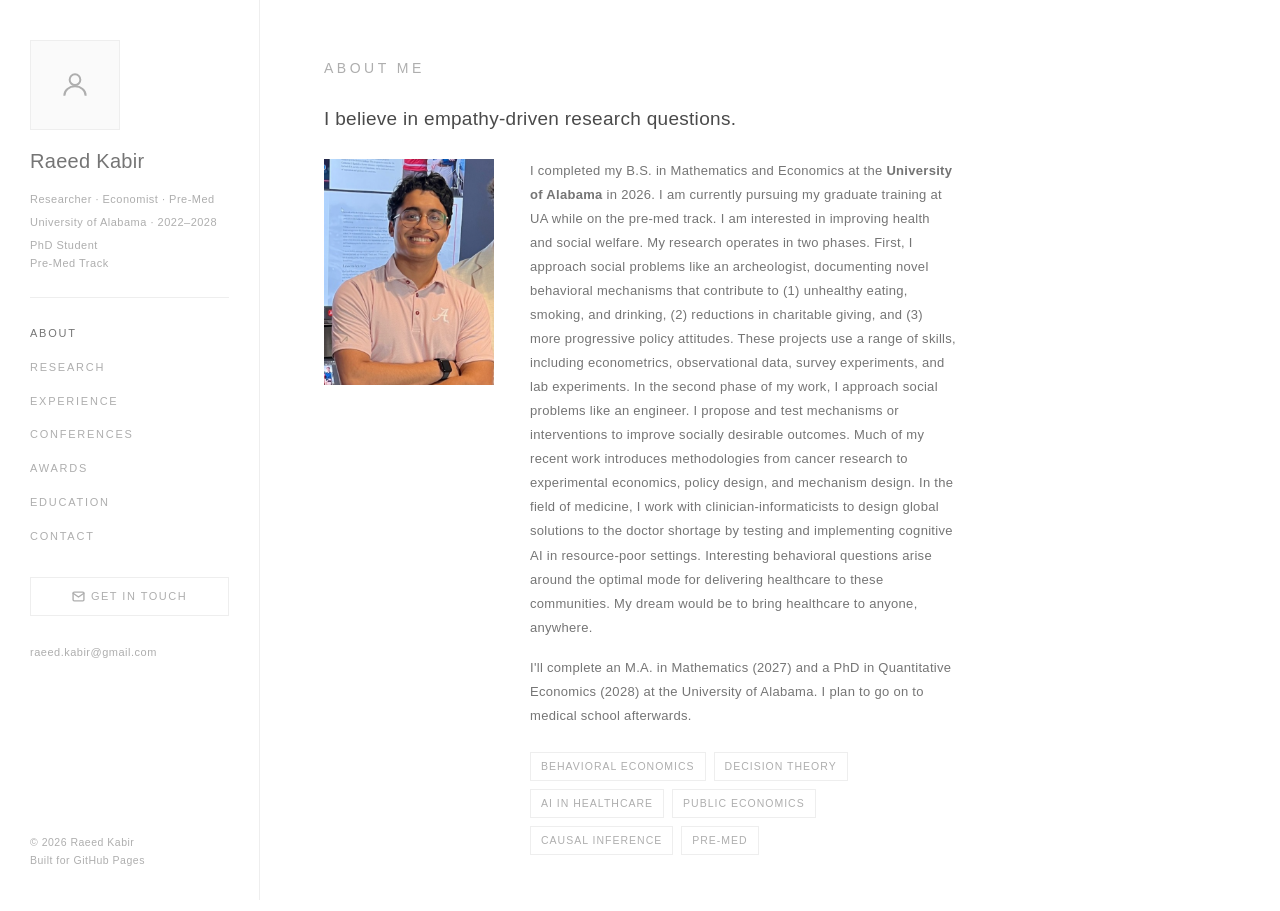
==== commit eac3bd21: "Add Md. Golam Hafiz to CHW pilot; rewrite research summary in bio Co-Authored-By: Claude Sonnet 5.5 " ====
--- a/index.html
+++ b/index.html
@@ -83,7 +83,7 @@
         </div>
         <div class="about-bio">
           <p>
-            I completed my B.S. in Mathematics and Economics at the <strong>University of Alabama</strong> in 2026. I am currently pursuing my graduate training at UA while on the pre-med track. I am interested in improving health and social welfare. My longest-standing work uses data and econometric tools to study novel behavioral mechanisms that contribute to (1) unhealthy eating, smoking, and drinking, (2) reductions in charitable giving, and (3) more progressive policy attitudes. Much of my recent work adds rigorous science to much of the art of experimental economics and policy design. I work on an analog to precision medicine - precision policy - to push designers to think outside the box about randomized control trials to change individual-level outcomes for the better. I borrow ideas from colleagues in cancer research to do so. In the field of medicine, I work with clinician-informaticists to design global solutions to the doctor shortage by testing and implementing cognitive AI in resource-poor settings. My dream would be to bring healthcare to anyone, anywhere.
+            I completed my B.S. in Mathematics and Economics at the <strong>University of Alabama</strong> in 2026. I am currently pursuing my graduate training at UA while on the pre-med track. I am interested in improving health and social welfare. My research operates in two phases. First, I approach social problems like an archeologist, documenting novel behavioral mechanisms that contribute to (1) unhealthy eating, smoking, and drinking, (2) reductions in charitable giving, and (3) more progressive policy attitudes. These projects use a range of skills, including econometrics, observational data, survey experiments, and lab experiments. In the second phase of my work, I approach social problems like an engineer. I propose and test mechanisms or interventions to improve socially desirable outcomes. Much of my recent work introduces methodologies from cancer research to experimental economics, policy design, and mechanism design. In the field of medicine, I work with clinician-informaticists to design global solutions to the doctor shortage by testing and implementing cognitive AI in resource-poor settings. Interesting behavioral questions arise around the optimal mode for delivering healthcare to these communities. My dream would be to bring healthcare to anyone, anywhere.
           </p>
           <p>
             I'll complete an M.A. in Mathematics (2027) and a PhD in
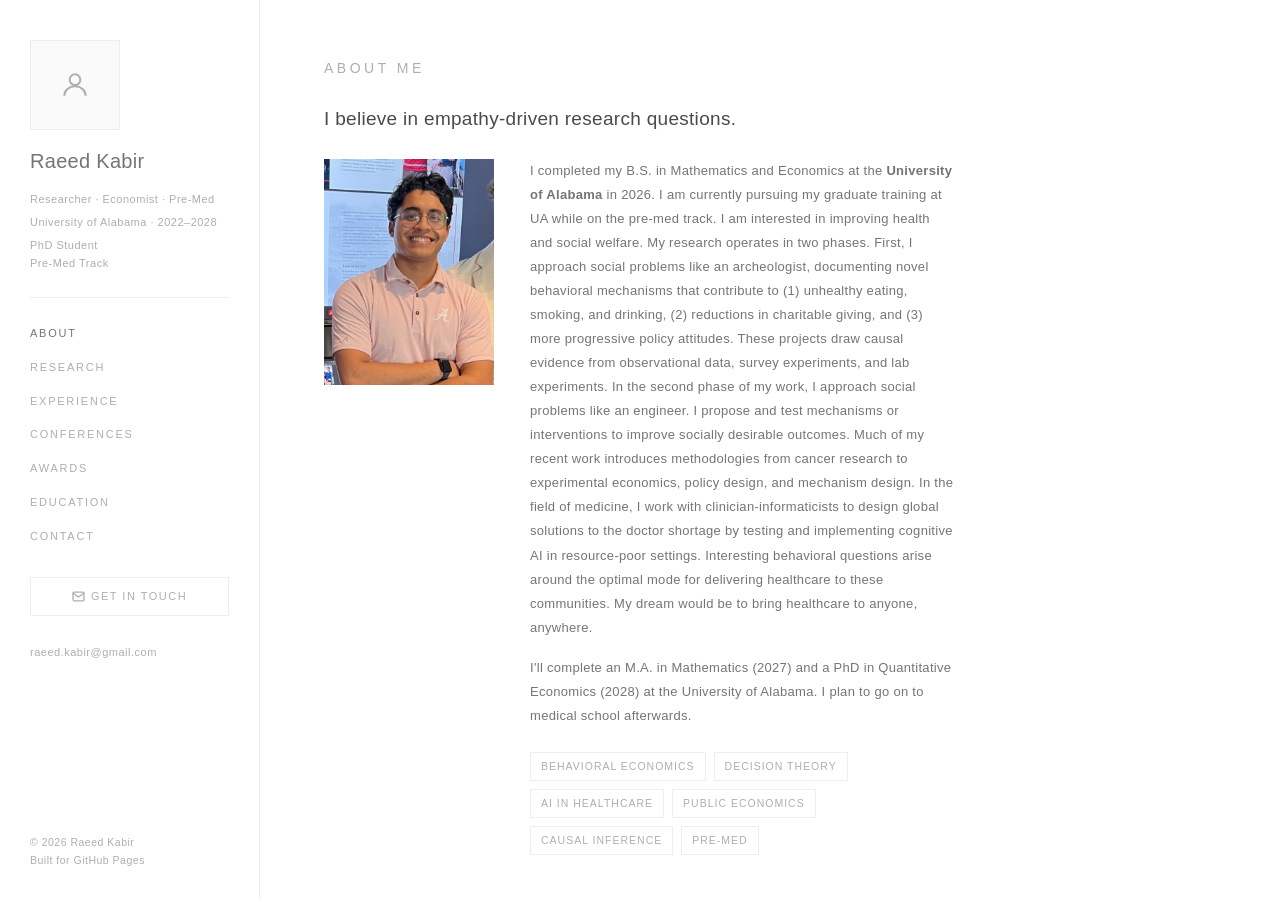
==== commit bf881a65: "Tighten bio sentence on methods; add Dr. title for Hafiz Co-Authored-By: Claude Sonnet 5.5 <noreply@" ====
--- a/index.html
+++ b/index.html
@@ -83,7 +83,7 @@
         </div>
         <div class="about-bio">
           <p>
-            I completed my B.S. in Mathematics and Economics at the <strong>University of Alabama</strong> in 2026. I am currently pursuing my graduate training at UA while on the pre-med track. I am interested in improving health and social welfare. My research operates in two phases. First, I approach social problems like an archeologist, documenting novel behavioral mechanisms that contribute to (1) unhealthy eating, smoking, and drinking, (2) reductions in charitable giving, and (3) more progressive policy attitudes. These projects use a range of skills, including econometrics, observational data, survey experiments, and lab experiments. In the second phase of my work, I approach social problems like an engineer. I propose and test mechanisms or interventions to improve socially desirable outcomes. Much of my recent work introduces methodologies from cancer research to experimental economics, policy design, and mechanism design. In the field of medicine, I work with clinician-informaticists to design global solutions to the doctor shortage by testing and implementing cognitive AI in resource-poor settings. Interesting behavioral questions arise around the optimal mode for delivering healthcare to these communities. My dream would be to bring healthcare to anyone, anywhere.
+            I completed my B.S. in Mathematics and Economics at the <strong>University of Alabama</strong> in 2026. I am currently pursuing my graduate training at UA while on the pre-med track. I am interested in improving health and social welfare. My research operates in two phases. First, I approach social problems like an archeologist, documenting novel behavioral mechanisms that contribute to (1) unhealthy eating, smoking, and drinking, (2) reductions in charitable giving, and (3) more progressive policy attitudes. These projects draw causal evidence from observational data, survey experiments, and lab experiments. In the second phase of my work, I approach social problems like an engineer. I propose and test mechanisms or interventions to improve socially desirable outcomes. Much of my recent work introduces methodologies from cancer research to experimental economics, policy design, and mechanism design. In the field of medicine, I work with clinician-informaticists to design global solutions to the doctor shortage by testing and implementing cognitive AI in resource-poor settings. Interesting behavioral questions arise around the optimal mode for delivering healthcare to these communities. My dream would be to bring healthcare to anyone, anywhere.
           </p>
           <p>
             I'll complete an M.A. in Mathematics (2027) and a PhD in
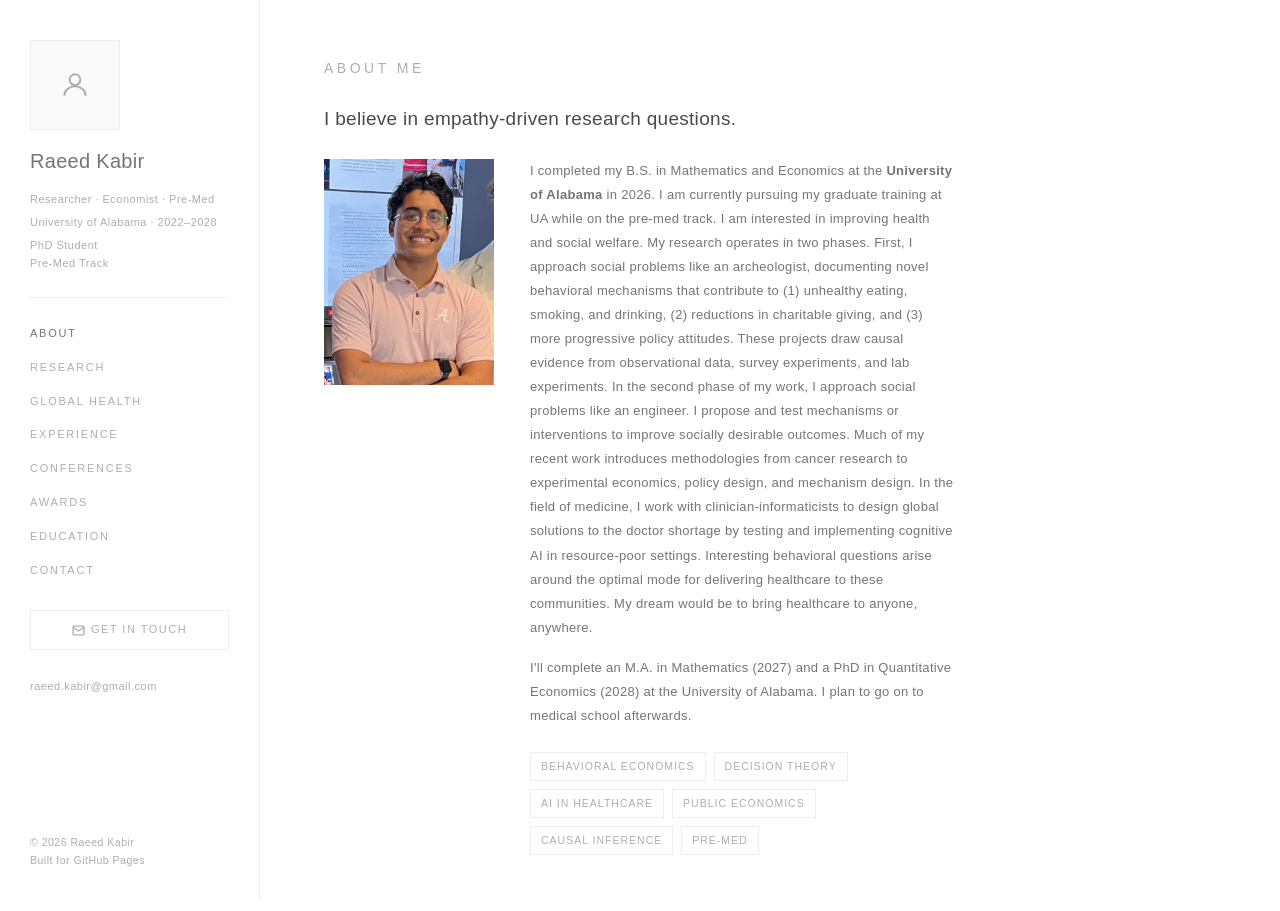
==== commit 72ed48a8: "Add Global Health tab and link AI in Healthcare to it Co-Authored-By: Claude Sonnet 5.5 <noreply@ant" ====
--- a/index.html
+++ b/index.html
@@ -39,6 +39,7 @@
     <nav class="sb-nav">
       <a href="index.html" class="active">About</a>
       <a href="research.html">Research</a>
+      <a href="globalhealth.html">Global Health</a>
       <a href="experience.html">Experience</a>
       <a href="conferences.html">Conferences</a>
       <a href="awards.html">Awards</a>
